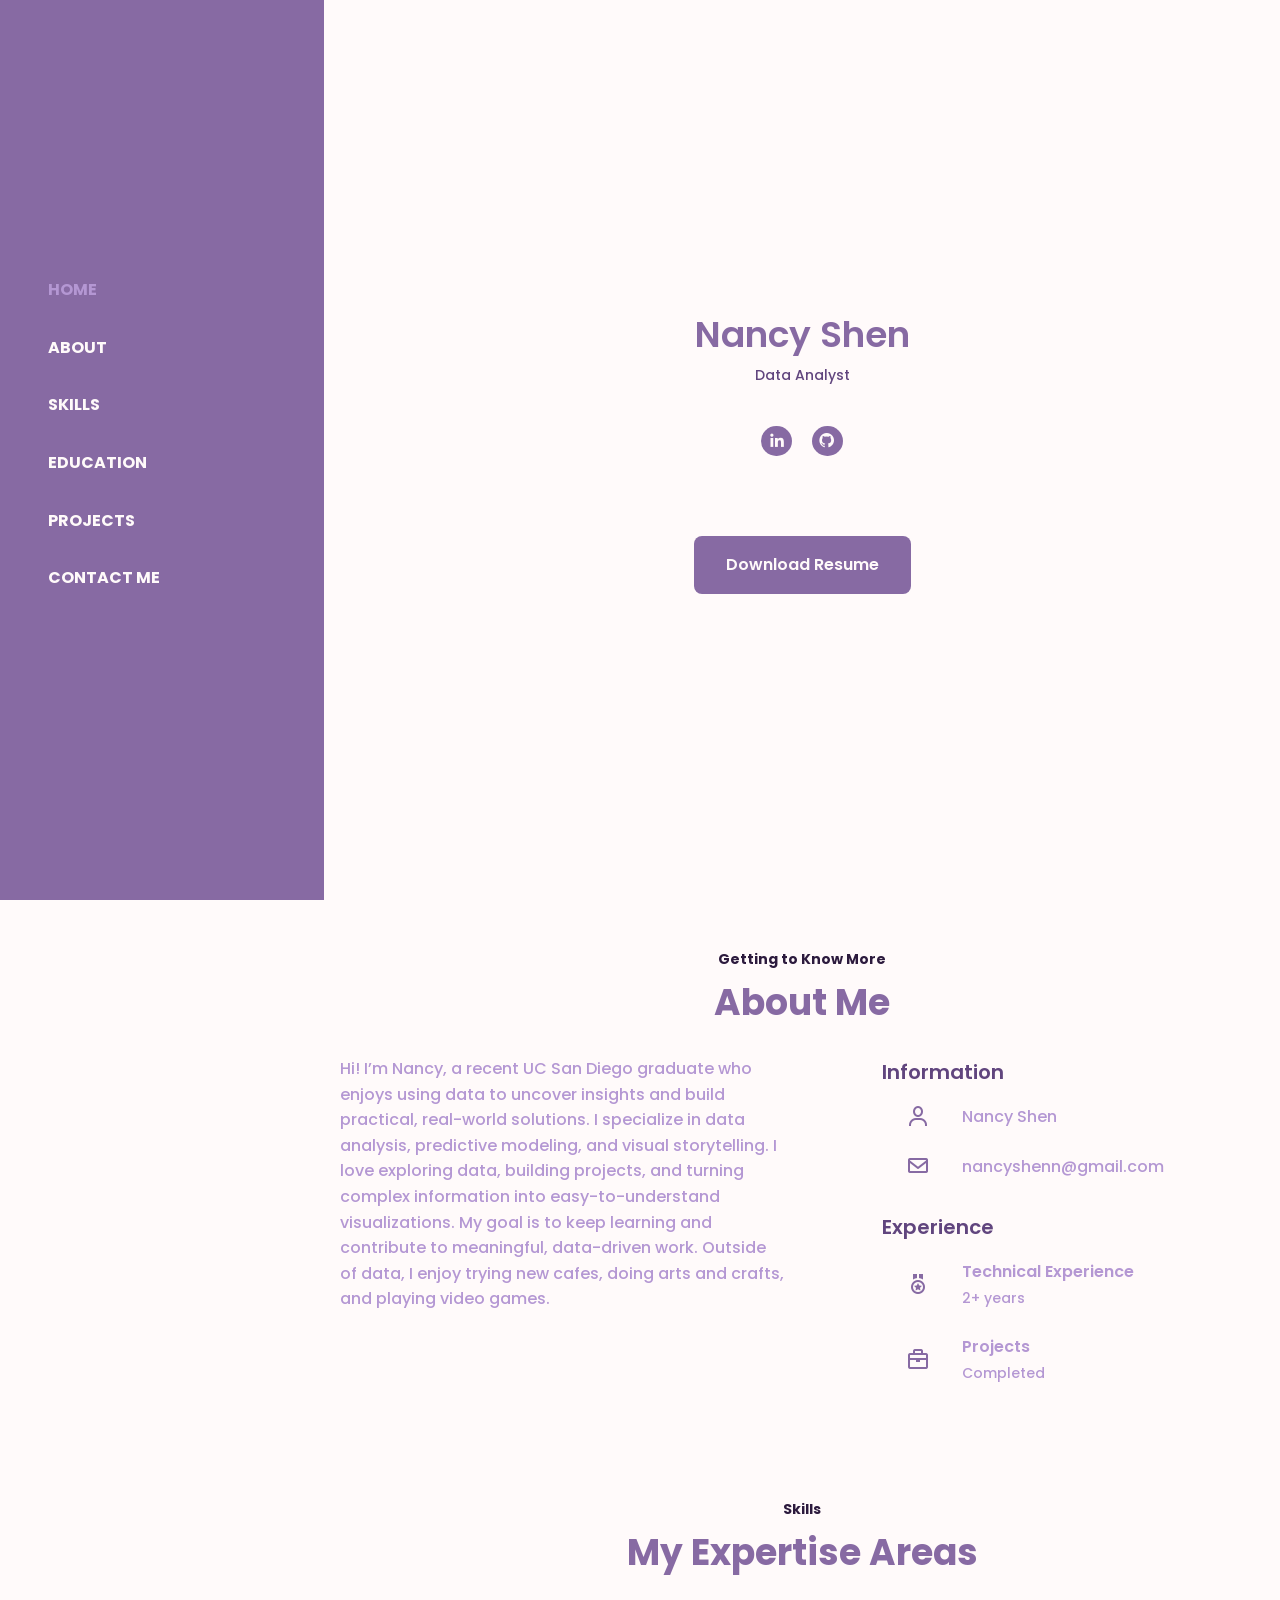
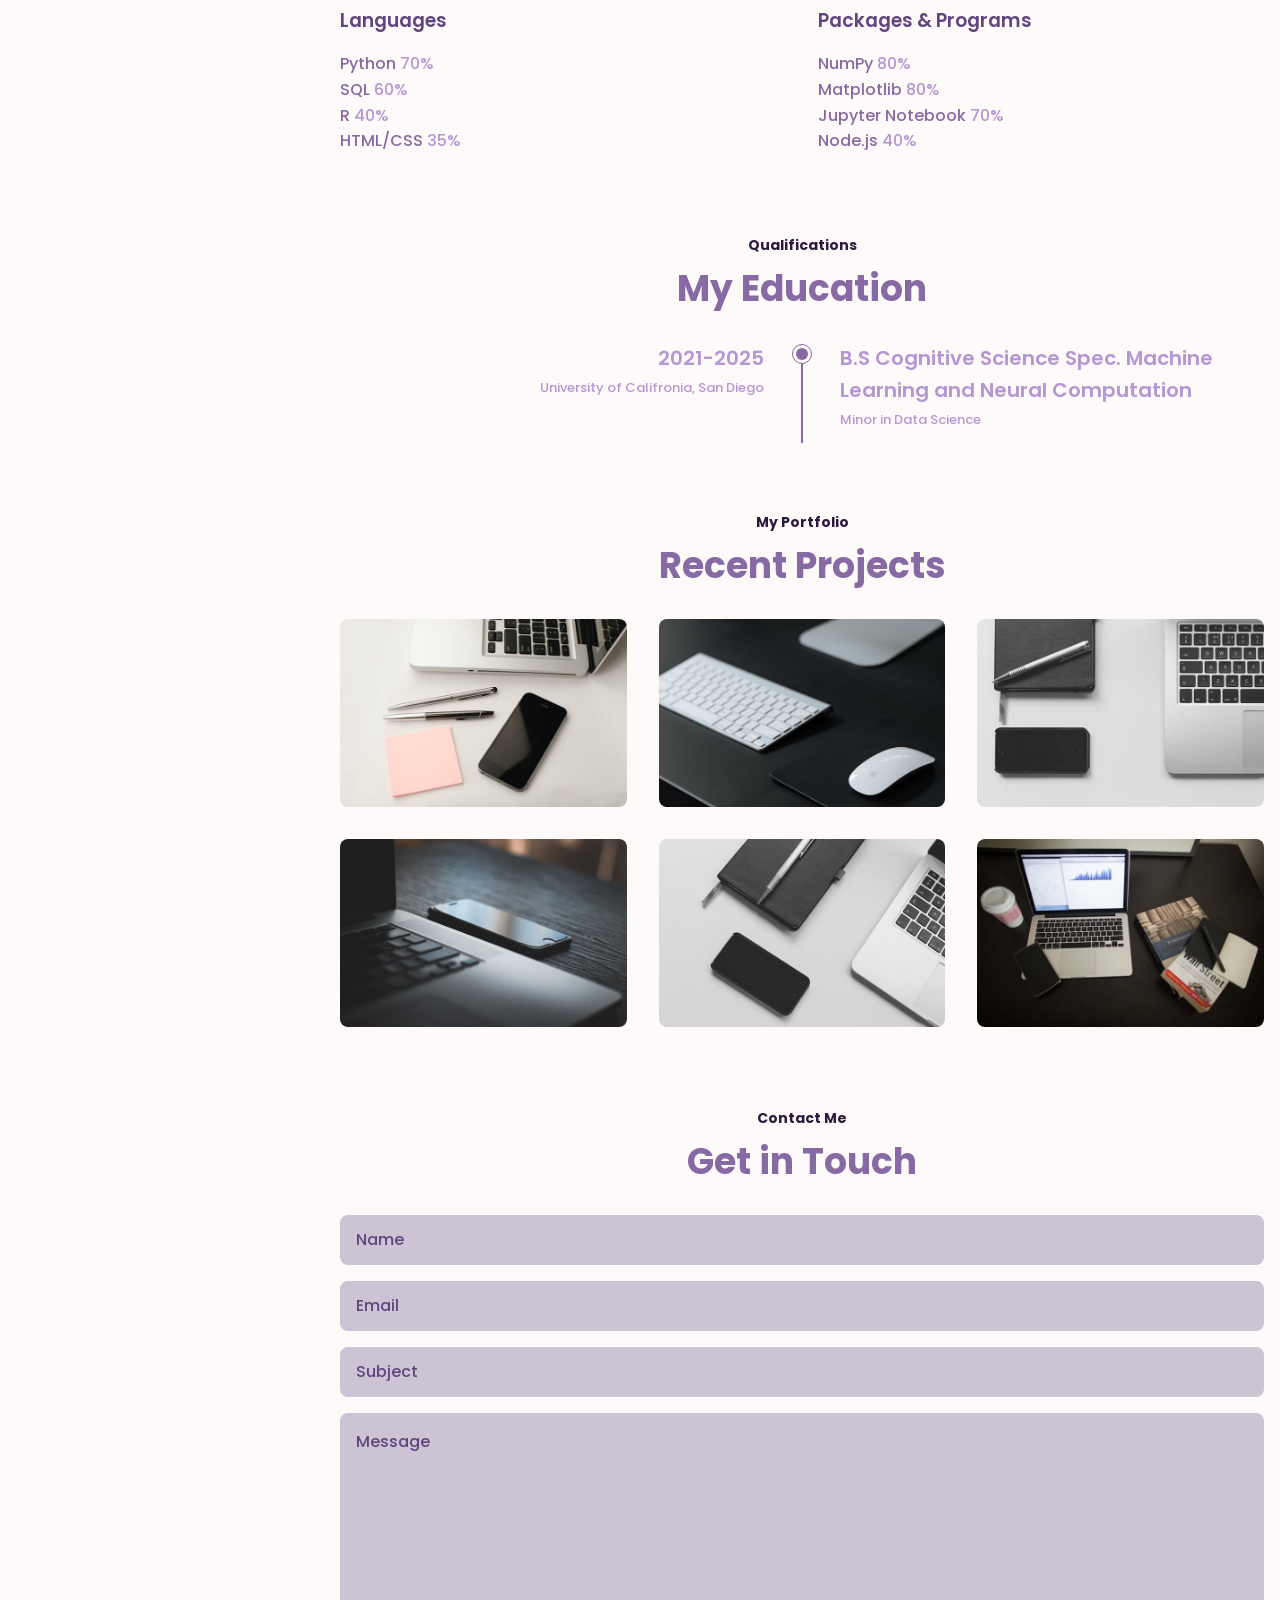
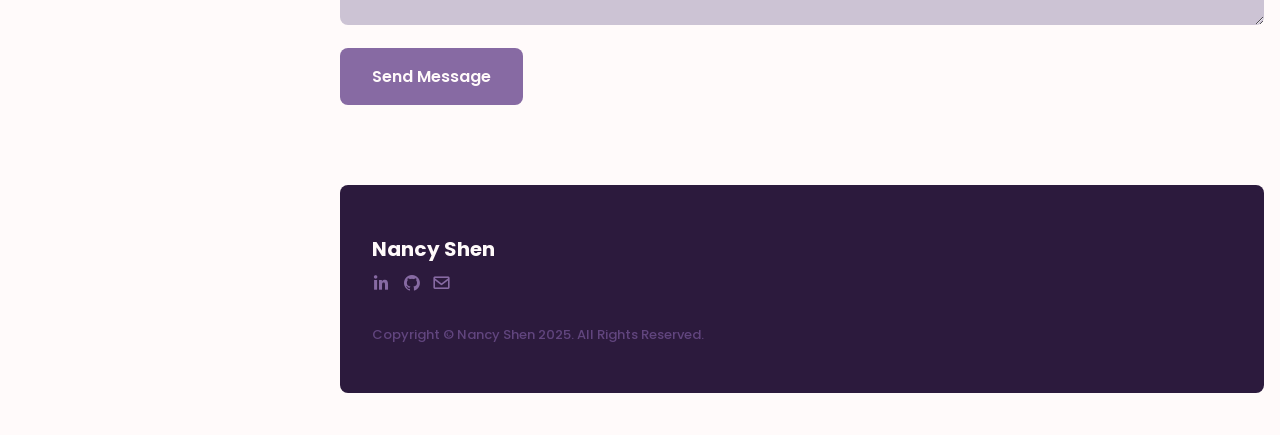
==== index.html @ 55851455 "Update color palette and homepage/about content" ====
<!DOCTYPE html>
<html lang="en">
    <head>
        <meta charset="UTF-8">
        <meta name="viewport" content="width=device-width, initial-scale=1.0">

        <!-- ===== CSS ===== -->
        <link rel="stylesheet" href="assets/css/styles.css">

        <!-- ===== BOX ICONS ===== -->
        <link href='https://cdn.jsdelivr.net/npm/boxicons@2.0.5/css/boxicons.min.css' rel='stylesheet'>

        <title>Personal Portfolio | Nancy Shen</title>
    </head>
    <body>
        <!--===== HEADER =====-->
        <header class="1-header">
            <nav class="nav bd-grid">
                <div class="nav__toggle" id="nav-toggle">
                    <i class='bx bx-menu'></i>
                </div>
                <div>
                    <a href="#" class="nav__logo">Nancy Shen</a>
                </div>

                <div class="nav__menu" id="nav-menu">
                    <div class="nav__close" id="nav-close">
                        <i class="bx bx-x"></i>
                    </div>

                    <ul class="nav__list">
                        <li class="nav__item"><a href="#home" class="nav__link active">Home</a></li>
                        <li class="nav__item"><a href="#about" class="nav__link">About</a></li>
                        <li class="nav__item"><a href="#skills" class="nav__link">Skills</a></li>
                        <li class="nav__item"><a href="#education" class="nav__link">Education</a></li>
                        <li class="nav__item"><a href="#projects" class="nav__link">Projects</a></li>
                        <li class="nav__item"><a href="#contact" class="nav__link">Contact Me</a></li>
                    </ul>
                </div>
            </nav>
        </header>

        <main class="l-main">

            <!--===== HOME =====-->
            <section class="home" id="home">
                <div class="home__container bd-grid">
                     <div class="home__data">

                        <h1 class="home__title">Nancy Shen</h1>
                        <span class="home__profession">Data Analyst</span>

                        <div class="home__social">
                            <a href="" class="home__social-link"><i class="bx bxl-linkedin"></i></a>
                            <a href="" class="home__social-link"><i class="bx bxl-github"></i></a>
                        </div>

                        <a download="" href = "#" class="button home__button">Download Resume</a>
                     </div>
                </div>
            </section>

            <!--===== ABOUT =====-->
            <section class="about section" id="about">
                <span class="section-subtitle"> Getting to Know More </span>
                <h2 class="section-title"> About Me</h2>

                <div class="about__container bd-grid">
                    <div class="about__data">
                        <p class="about__description"> Hi! I’m Nancy, a recent UC San Diego graduate who enjoys using data to uncover insights and build practical, real-world solutions. I specialize in data analysis, predictive modeling, and visual storytelling. I love exploring data, building projects, and turning complex information into easy-to-understand visualizations. My goal is to keep learning and contribute to meaningful, data-driven work. Outside of data, I enjoy trying new cafes, doing arts and crafts, and playing video games. 
                        </p>
                        
                    </div>

                    <div>
                         <div class="about__information">
                        <h3 class="about__information-title">Information</h3>
                        
                        <div class="about__information-data">
                            <i class="bx bx-user about__information-icon"></i>
                            <span>Nancy Shen</span>
                        </div>

                        <div class="about__information-data">
                            <i class="bx bx-envelope about__information-icon"></i>
                            <span>nancyshenn@gmail.com</span>
                        </div>

                    </div>
                        <div class="about__information">
                            <h3 class="about__information-title">Experience</h3>
                            <div class="about__information-data">
                                <i class="bx bx-medal about__information-icon"></i>
                                <div>
                                    <span class="about__information-subtitle">Technical Experience</span>
                                    <span class="about__information-subtitle-small">2+ years</span>
                                </div>
                            </div>
                            <div class="about__information-data">
                                <i class="bx bx-briefcase about__information-icon"></i>
                                <div>
                                    <span class="about__information-subtitle">Projects</span>
                                    <span class="about__information-subtitle-small">Completed</span>
                                </div>
                            </div>
                            <!-- <div class="about__information-data">
                                <i class="bx bx-support about__information-icon"></i>
                                <div>
                                    <span class="about__information-subtitle">Support</span>
                                    <span class="about__information-subtitle-small">Online</span>
                                </div>
                            </div> -->
                        </div>
                    </div>

                   
                </div>
            </section>

            <!--===== SKILLS =====-->
            <section class="skills section" id="skills">
                <span class="section-subtitle">Skills</span>
                <h2 class="section-title">My Expertise Areas</h2>
                <!--===== LANGUAGES =====-->
                <div class="skills__container bd-grid">
                    <div class="skills__content">
                        <h3 class="skills__header">Languages</h3>
                        <!--===== SKILL 1 =====-->
                        <div class="skills__data">
                            <div class="skills__titles">
                                <span class="skills__name">Python</span>
                                <span class="skills__number">70%</span>
                            </div>
                        </div>
                        <div class="skills__bar">
                            <span class="skills__percentage skills__python"></span>
                        </div>
                        <!--===== SKILL 2 =====-->
                        <div class="skills__data">
                            <div class="skills__titles">
                                <span class="skills__name">SQL</span>
                                <span class="skills__number">60%</span>
                            </div>
                        </div>
                        <div class="skills__bar">
                            <span class="skills__percentage skills__sql"></span>
                        </div>
                        <!--===== SKILL 3 =====-->
                        <div class="skills__data">
                            <div class="skills__titles">
                                <span class="skills__name">R</span>
                                <span class="skills__number">40%</span>
                            </div>
                        </div>
                        <div class="skills__bar">
                            <span class="skills__percentage skills__r"></span>
                        </div>
                        <!--===== SKILL 4 =====-->
                        <div class="skills__data">
                            <div class="skills__titles">
                                <span class="skills__name">HTML/CSS</span>
                                <span class="skills__number">35%</span>
                            </div>
                        </div>
                        <div class="skills__bar">
                            <span class="skills__percentage skills__html"></span>
                        </div>
                    </div>
            
                    <!--===== PACKAGES AND PROGRAMS =====-->
                    <div class="skills__content">
                        <h3 class="skills__header">Packages & Programs</h3>

                        <!--===== SKILL 1 =====-->
                        <div class="skills__data">
                            <div class="skills__titles">
                                <span class="skills__name">NumPy</span>
                                <span class="skills__number">80%</span>
                            </div>
                        </div>
                        <div class="skills__bar">
                            <span class="skills__percentage skills__numpy"></span>
                        </div>
                        <!--===== SKILL 2 =====-->
                        <div class="skills__data">
                            <div class="skills__titles">
                                <span class="skills__name">Matplotlib</span>
                                <span class="skills__number">80%</span>
                            </div>
                        </div>
                        <div class="skills__bar">
                            <span class="skills__percentage skills__plt"></span>
                        </div>
                        <!--===== SKILL 3 =====-->
                        <div class="skills__data">
                            <div class="skills__titles">
                                <span class="skills__name">Jupyter Notebook</span>
                                <span class="skills__number">70%</span>
                            </div>
                        </div>
                        <div class="skills__bar">
                            <span class="skills__percentage skills__jupyter"></span>
                        </div>
                        <!--===== SKILL 4 =====-->
                        <div class="skills__data">
                            <div class="skills__titles">
                                <span class="skills__name">Node.js</span>
                                <span class="skills__number">40%</span>
                            </div>
                        </div>
                        <div class="skills__bar">
                            <span class="skills__percentage skills__nodejs"></span>
                        </div>
                    </div>
                </div>

            </section>

            <!--===== EDUCATION =====-->
            <section class="education section" id="education">
                <span class="section-subtitle">Qualifications</span>
                <h2 class="section-title">My Education</h2>

                <div class="education__container bd-grid">
                    <div class="education__content">
                        <div>
                            <h3 class="education__year">2021-2025</h3>
                            <span class="education__university">University of Califronia, San Diego</span>
                        </div>

                        <div class="education__time">
                            <span class="education__rounder"></span>
                            <span class="education__line"></span>
                        </div>

                        <div>
                            <h3 class="education__degree">B.S Cognitive Science Spec. Machine Learning and Neural Computation</h3>
                            <div class="education__specialty">Minor in Data Science</div>
                        </div>
                    </div>
                </div>
            </section>

            <!--===== WORKS =====-->
            <section class="projects section" id="projects">
                <span class="section-subtitle">My Portfolio</span>
                <h2 class="section-title">Recent Projects</h2>

                <div class="projects__container bd-grid">

                    <div class="projects__img">
                        <img src="assets/img/work1.jpg" alt="">

                        <div class="projects__data">
                            <a href="#" class="projects__link"><i class="bx bx-link-alt"></i></a>
                            <span class="projects_title">project 1</span>
                        </div>
                    </div>

                    <div class="projects__img">
                        <img src="assets/img/work2.jpg" alt="">

                        <div class="projects__data">
                            <a href="#" class="projects__link"><i class="bx bx-link-alt"></i></a>
                            <span class="projects_title">project 2</span>
                        </div>
                    </div>

                    <div class="projects__img">
                        <img src="assets/img/work3.jpg" alt="">

                        <div class="projects__data">
                            <a href="#" class="projects__link"><i class="bx bx-link-alt"></i></a>
                            <span class="projects_title">project 3</span>
                        </div>
                    </div>

                    <div class="projects__img">
                        <img src="assets/img/work4.jpg" alt="">

                        <div class="projects__data">
                            <a href="#" class="projects__link"><i class="bx bx-link-alt"></i></a>
                            <span class="projects_title">project 4</span>
                        </div>
                    </div>

                    <div class="projects__img">
                        <img src="assets/img/work5.jpg" alt="">

                        <div class="projects__data">
                            <a href="#" class="projects__link"><i class="bx bx-link-alt"></i></a>
                            <span class="projects_title">project 5</span>
                        </div>
                    </div>

                    <div class="projects__img">
                        <img src="assets/img/work6.jpg" alt="">

                        <div class="projects__data">
                            <a href="#" class="projects__link"><i class="bx bx-link-alt"></i></a>
                            <span class="projects_title">project 6</span>
                        </div>
                    </div>

                </div>
            </section>

            <!--===== CONTACT =====-->
            <section class="contact section" id="contact">
                <span class="section-subtitle">Contact Me</span>
                <h2 class="section-title">Get in Touch</h2>


                <div class="contact__container bd-grid">
                    <form action="" class="contact__form">
                        <div class="contact__inputs">
                            <input type="text" placeholder="Name" class= "contact__input">
                            <input type="mail" placeholder="Email" class="contact__input">
                        </div>

                        <input type="text" placeholder="Subject" class="contact__input">

                        <textarea name="" id="" cols="0" rows="10" placeholder="Message" class="contact__input"></textarea>

                        <input type="submit" value="Send Message" class="button contact__button">
                    </form>
                </div>
            </section>
        </main>

        <!--===== FOOTER =====-->
        <footer class="footer section">
            <div class="footer__container bd-grid">
                <h2 class="footer__title">Nancy Shen</h2>
                <p class="description"> </p>

                <div class="footer__link">
                    <a href="#" class="footer__link"><i class="bx bxl-linkedin"></i></a>
                    <a href="#" class="footer__link"><i class="bx bxl-github"></i></a>
                    <a href="#" class="footer__link"><i class="bx bx-envelope"></i></a>
                </div>

                <p class="footer__copy">Copyright © Nancy Shen 2025. All Rights Reserved.</p>
            </div>
        </footer>
        <!--===== MAIN JS =====-->
        <script src="assets/js/main.js"></script>
    </body>
</html>
---- assets/css/styles.css ----
/*===== GOOGLE FONTS =====*/
@import url("https://fonts.googleapis.com/css2?family=Poppins:wght@400;500;600;700&display=swap");
/*===== VARIABLES CSS =====*/
:root{
  --header-height: 3.5rem;
  --nav-width: 324px;
  
  /*===== Font weight =====*/
  --font-medium: 500;
  --font-semi-bold: 600;
  --font-bold: 700;

  /*===== Colors =====*/
  --first-color: #876aa3;
  --first-color-dark: #61457e;
  --first-color-darken: #2c1a3d;
  --text-color: #b497d3;
  --first-color-light: #ccc3d4;
  --first-color-lighten: #FFFAFA;

  /*===== Font and typography =====*/
  --body-font: 'Poppins', sans-serif;
  --h1-font-size: 1.5rem;
  --h2-font-size: 1.25rem;
  --h3-font-size: 1.rem;
  --normal-font-size: .938rem;
  --small-font-size: .813rem;
  --smaller-font-size: .75rem;

  /*===== Margins =====*/
  --mb-1: .5rem;
  --mb-2: 1rem;
  --mb-3: 1.5rem;
  --mb-4: 2rem;
  --mb-5: 2.5rem;

  /*===== z-index =====*/
  --z-fixed: 100;
} 

@media screen and (min-width: 768px){
  :root{
    --h1-font-size: 2.25rem;
    --h2-font-size: 1.5rem;
    --h3-font-size: 1.25rem;
    --normal-font-size: 1rem;
    --small-font-size: .875rem;
    --smaller-font-size: .813rem;
  }
}

/*===== BASE =====*/
*,::before,::after{
  box-sizing: border-box;
}

html{
  scroll-behavior: smooth;
}

body{
  margin: var(--header-height)  0 0 0;
  font-family: var(--body-font);
  font-size: var(--normal-font-size);
  font-weight: var(--font-medium);
  background-color: var(--first-color-lighten);
  color: var(--text-color);
  line-height: 1.6;
}

h1,h2,h3,p{
  margin: 0;
}

h3{
  font-weight: var(--font-semi-bold);
}

ul{
  margin: 0;
  padding: 0;
  list-style: none;
}

a{
  text-decoration: none;
  color: var(--text-color);
}

img{
  max-width: 100%;
  height: auto;
  display: block;
}

/*===== CLASS CSS ===== */
.section{
  padding: 4rem 0 2rem;
}
.section-title{
  font-size: var(--h1-font-size);
  color: var(--first-color);
  margin-bottom: var(--mb-3);
  text-align: center;
}

.section-subtitle{
  display: block;
  font-size: var(--small-font-size);
  color: var(--first-color-darken);
  text-align: center;
  font-weight: var(--font-bold);
  margin-bottom: .25rem;
}

/*===== LAYOUT =====*/
.bd-grid{
  max-width: 1024px;
  display: grid;
  grid-template-columns: 100%;
  column-gap: 2rem;
  width: calc(100% - 2rem);
  margin-left: var(--mb-2);
  margin-right: var(--mb-2);
}

.\31-header {
  width: 100%;
  position: fixed;
  top: 0;
  left:0;
  z-index: var(--z-fixed);
  background-color: var(--first-color-lighten);
  box-shadow: 0 2px 4px rgba(0,0,0,.1);
}

/*===== NAV =====*/
.nav{
  height: var(--header-height);
  display: flex;
  justify-content: space-between;
  align-items: center;
}

.nav__menu{
  position: fixed;
  top: 0;
  left: -100%;
  width: 90%;
  height: 100vh;
  padding: 3rem;
  display: flex;
  align-items: center;
  background-color: var(--first-color);
  transition: .5s;
}

.nav__close{
  position: absolute;
  top: 1rem;
  right: 1rem;
  font-size: 2rem;
  color: var(--first-color-dark);
  cursor: pointer;
}

.nav__item{
  margin-bottom: var(--mb-4);
}

.nav__link{
  font-size: 1rem;
  text-transform: uppercase;
  color: var(--first-color-lighten);
  font-weight: var(--font-bold);
  transition: .3s;
}

.nav__link:hover{
  color: var(--text-color);
}

.nav__toggle{
  color: var(--first-color-dark);
  font-size: 1.3rem;
  cursor: pointer;
}

/*=== Show menu ===*/
.show{
  left: 0;
}

/*Active menu*/
.active{
  color: var(--text-color);
}

/*===== HOME =====*/
.home__container{
  height: calc(100vh - var(--header-height));
  align-items: center;
}

.home__data{
  display: flex;
  flex-direction: column;
  align-items: center;
  height: max-content;
  text-align: center;
}

.home__img{
  padding-top: 1.3rem;
  padding-left: .8rem;
  width: 160px;
  height: 160px;
  background-color: var(--first-color);
  border-radius: 50%;
  overflow: hidden;
  margin-bottom: var(--mb-2);
}

.home__img img{
  width: 155px;
}

.home__title{
  font-size: var(--h1-font-size);
  color: var(--first-color);
  font-weight: var(--font-semi-bold);
}

.home__profession{
  font-size: var(--small-font-size);
  color: var(--first-color-dark);
  margin-bottom: var(--mb-5);
}

.home__social{
  margin-bottom: 5rem;
}

.home__social-link{
  display: inline-flex;
  background-color: var(--first-color);
  color: var(--first-color-lighten);
  font-size: 1.1rem;
  border-radius: 50%;
  padding: .40rem;
  margin: 0 var(--mb-1);
  transition: .3s;
}

.home__social-link:hover{
  background-color: var(--first-color-dark);
}

.home__button{
  width: 100%;;
}

/*BUTTONS*/
.button{
  display: inline-block;
  background-color: var(--first-color);
  color: var(--first-color-lighten);
  padding: 1rem 2rem;
  font-weight: var(--font-semi-bold);
  border-radius: .5rem;
  transition: .3s;
}

.button:hover{
  background-color: var(--first-color-dark);
}

.button__light{
  background-color: var(--first-color-lighten);
  color: var(--first-color);
}

.button__light:hover{
  color: var(--first-color-lighten);
}

/* ===== ABOUT =====*/
.about__container{
  row-gap: 2rem;
}

.about__data{
  text-align: center;
}

.about__description{
  margin-bottom: var(--mb-4);
}

.about_img{
  width: 150px;
  border-radius: .5rem;
  margin: 0 auto;
}

.about__information{
  margin-bottom: var(--mb-4);
}

.about__information-title{
  font-size: var(--h3-font-size);
  color: var(--first-color-dark);
  margin-bottom: var(--mb-2);
}

.about__information-data{
  display: flex;
  align-items: center;
  padding-left: 1.5rem;;
  margin-bottom: var(--mb-3);
}

.about__information-icon{
  font-size: 1.5rem;
  color: var(--first-color);
  margin-right: var(--mb-4);
}

.about__information-subtitle{
  display: block;
  font-weight: var(--font-semi-bold);
}

.about__information-subtitle-small{
  font-size: var(--small-font-size);
}

/* ===== SKILLS =====*/
.skills__container{
  row-gap: 0;
}

.skills__header{
  display: flex;
  align-items: center;
  margin-bottom: var(--mb-2);
  color: var(--first-color-dark);
}

.skills__name{
  font-size: var(--normal-font-size);
  font-weight: var(--font-medium);
  color: var(--first-color);
}

/* ===== EDUCATION =====*/
.education__container{
  row-gap: 2rem;
}

.education__content{
  display: grid;
  grid-template-columns: 1fr max-content 1fr;
}

.education__year, .education__degree{
  font-size: var(--h3-font-size);
  margin-bottom: .25rem;
}

.education__university, .education__specialty{
  display: block;
  font-size: var(--smaller-font-size);
}

.education__year, .education__university{
  text-align: right;
}

.education__time{
  padding: 0 1rem;
  justify-self: center;
}

.education__rounder{
  position: relative;
  display: inline-block;
  width: 12px;
  height: 12px;
  background-color: var(--first-color);
  border-radius: 50%;
}

.education__rounder::before{
  content: '';
  position: absolute;
  transform: translate(-4px, -4px);
  width: 20px;
  height: 20px;
  border: 1px solid var(--first-color);
  border-radius: 50%;
}

.education__line{
  display: block;
  height: 90%;
  width: 2px;
  background-color: var(--first-color);
  transform: translate(5px, -4px);
}

/* ===== WORKS =====*/
.projects__container{
  justify-items: center;
  row-gap: 2rem;
}

.projects__img{
  position: relative;
  overflow: hidden;
  border-radius: .5rem;
}

.projects__data{
  position: absolute;
  bottom: -100%;
  width: 100%;
  height: 100%;
  display: flex;
  flex-direction: column;
  justify-content: center;
  align-items: center;
  background: rgba(59, 46, 87, 0.7);
  border-radius: .5rem;
  transition: .3s;
}

.projects__link{
  display: inline-flex;
  font-size: 1.5rem;
  background-color: var(--first-color-lighten);
  color: var(--first-color);
  padding: .25rem;
  border-radius: .35rem;
  margin-bottom: var(--mb-2);
}

.projects__title{
  font-size: var(--h2-font-size);
  color: var(--first-color-lighten);
}

.projects__img:hover .projects__data{
  bottom: 0;
}


/* ===== CONTACT =====*/
.contact__container{
  row-gap: 3rem;
}

.contact__input{
  width: 100%;
  padding: 1rem;
  outline: none;
  border: none;
  background-color: var(--first-color-light);
  font-size: var(--normal-font-size);
  margin-bottom: var(--mb-2);
  border-radius: .5rem;
}

.contact ::placeholder{
  color: var(--first-color-dark);
  font-family: var(--body-font);
  font-weight: var(--font-medium);
}

.contact__button{
  outline: none;
  border: none;
  font-family: var(--body-font);
  font-size: var(--normal-font-size);
  cursor: pointer;
}

/* ===== FOOTER =====*/
.footer{
  background-color: var(--first-color-darken);
  color: var(--first-color-lighten);
  text-align: left;
}

.footer__title{
  font-size: var(--h3-font-size);
  margin-bottom: var(--mb-1);
}

.footer__description{
  margin-bottom: var(--mb-2);
}

.footer__social{
  margin-bottom: 4rem;
}

.footer__link{
  display: inline-flex;
  color: var(--first-color);
  margin-bottom: var(--mb-2);
  font-size: 1.2rem;
  padding-right: .7rem;
  transition: .3s;
}

.footer__link:hover{
  color: var(--first-color-lighten);
}

.footer__copy{
  font-size: var(--smaller-font-size);
  color: var(--first-color-dark);
}


/* ===== MEDIA QUERIES=====*/
@media screen and (min-width: 768px){
  .home__button{
    width: initial;
  }

  .nav__menu{
    width: var(--nav-width);
  }
  
  .about__container,
  .skills__container,
  .projects__container{
    grid-template-columns: repeat(2,1fr);
  }

  .about__data{
    text-align: initial;
  }

  .about__description{
    margin-bottom: var(--mb-5);
  }

  .about__img{
    width: 220px;
  }

  .about__information{
    padding-left: 4rem;
  }

  .education__time{
    padding: 0 2rem; 
  }
  
  .contact__inputs{
    display:grid;
    column-gap: 1.5rem;
  }

  .footer{
    background: none;
  }
  
  .footer__container{
    background-color: var(--first-color-darken);
    padding: 3rem 2rem;
    border-radius: .5rem;
  }
}

@media screen and (min-width: 1024px){
  body{
    margin:0;
    padding-left: var(--nav-width);
  }

  .\31-header {
    width: 0;
  }

  .nav__toggle, .nav__logo, .nav__close{
    display: none;
  }

  .nav__menu{
    left: 0;
  }

  .home__container{
    height: 100vh;
  }

  .section{
    padding: 3rem 0 2rem;
  }

  .bd-grid{
    margin-left: auto;
    margin-right: auto;
  }

  .projects__container{
    grid-template-columns: repeat(3,1fr);
  }
}
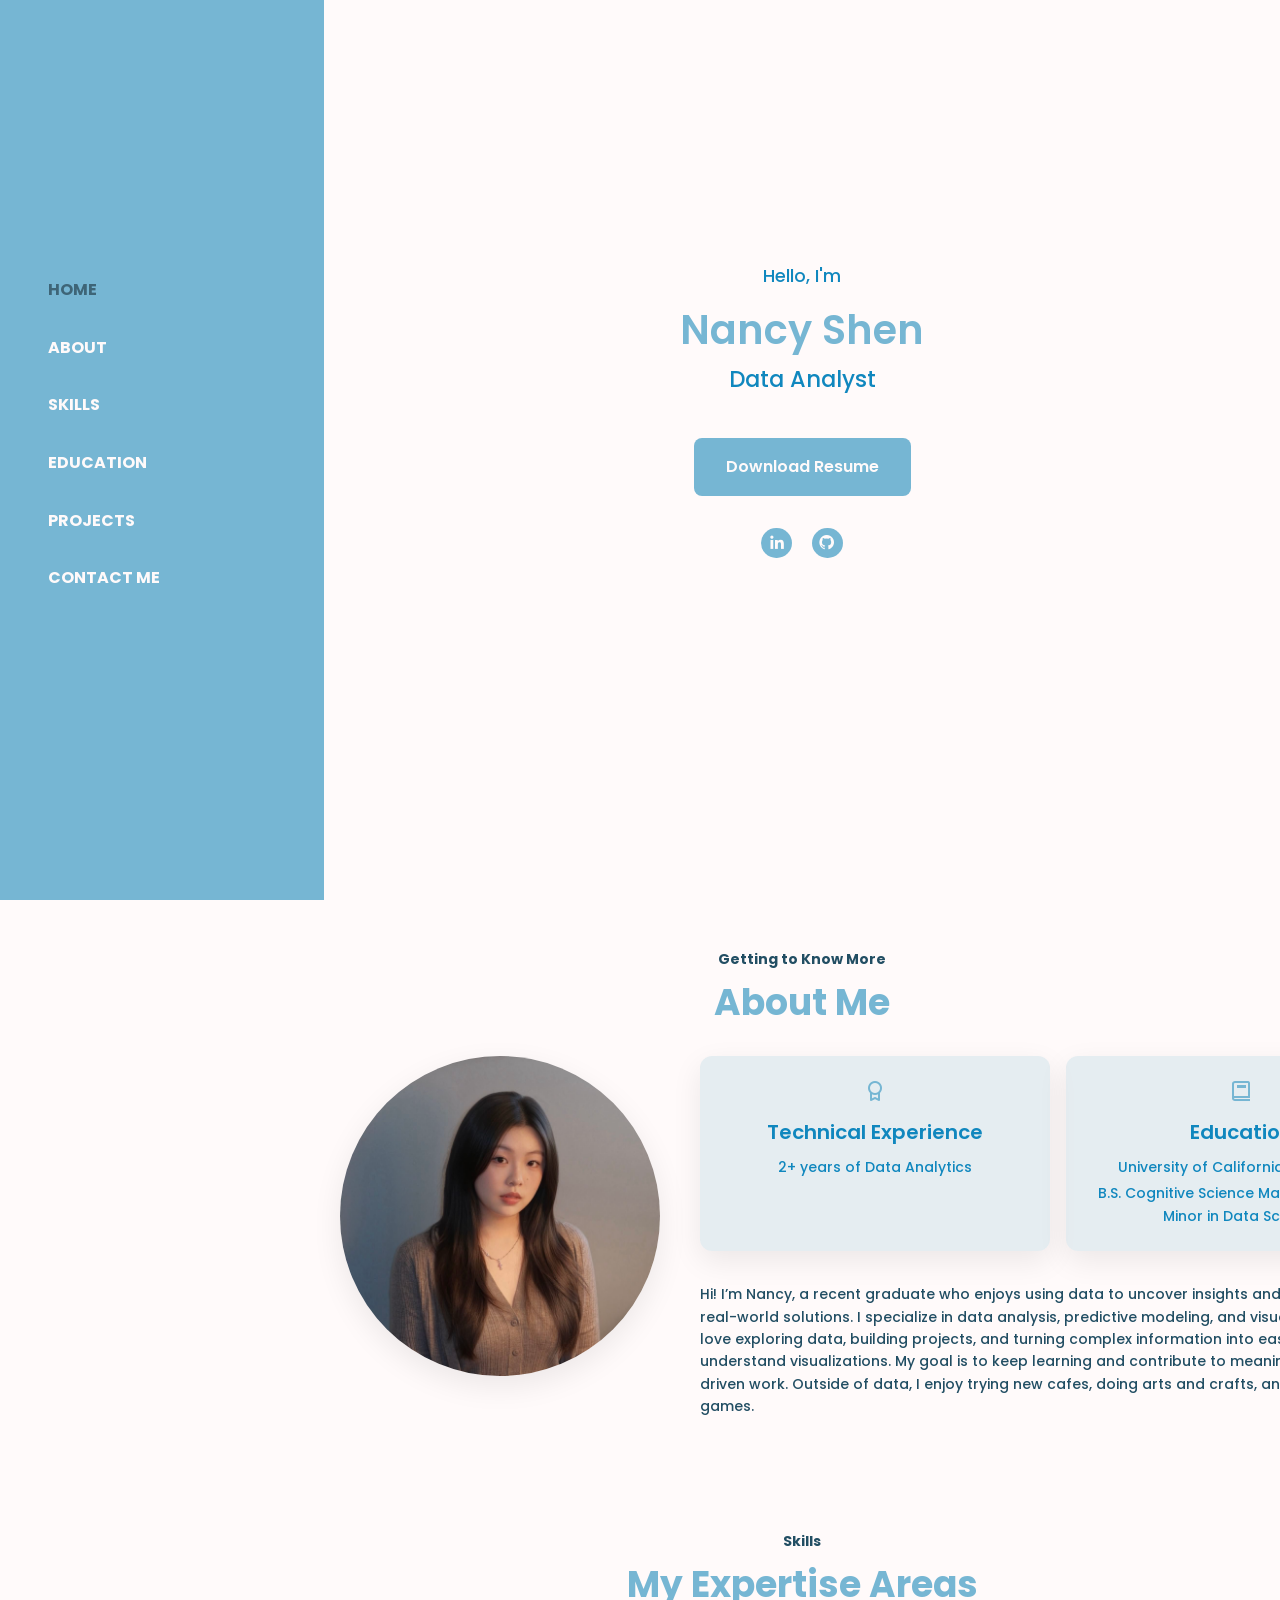
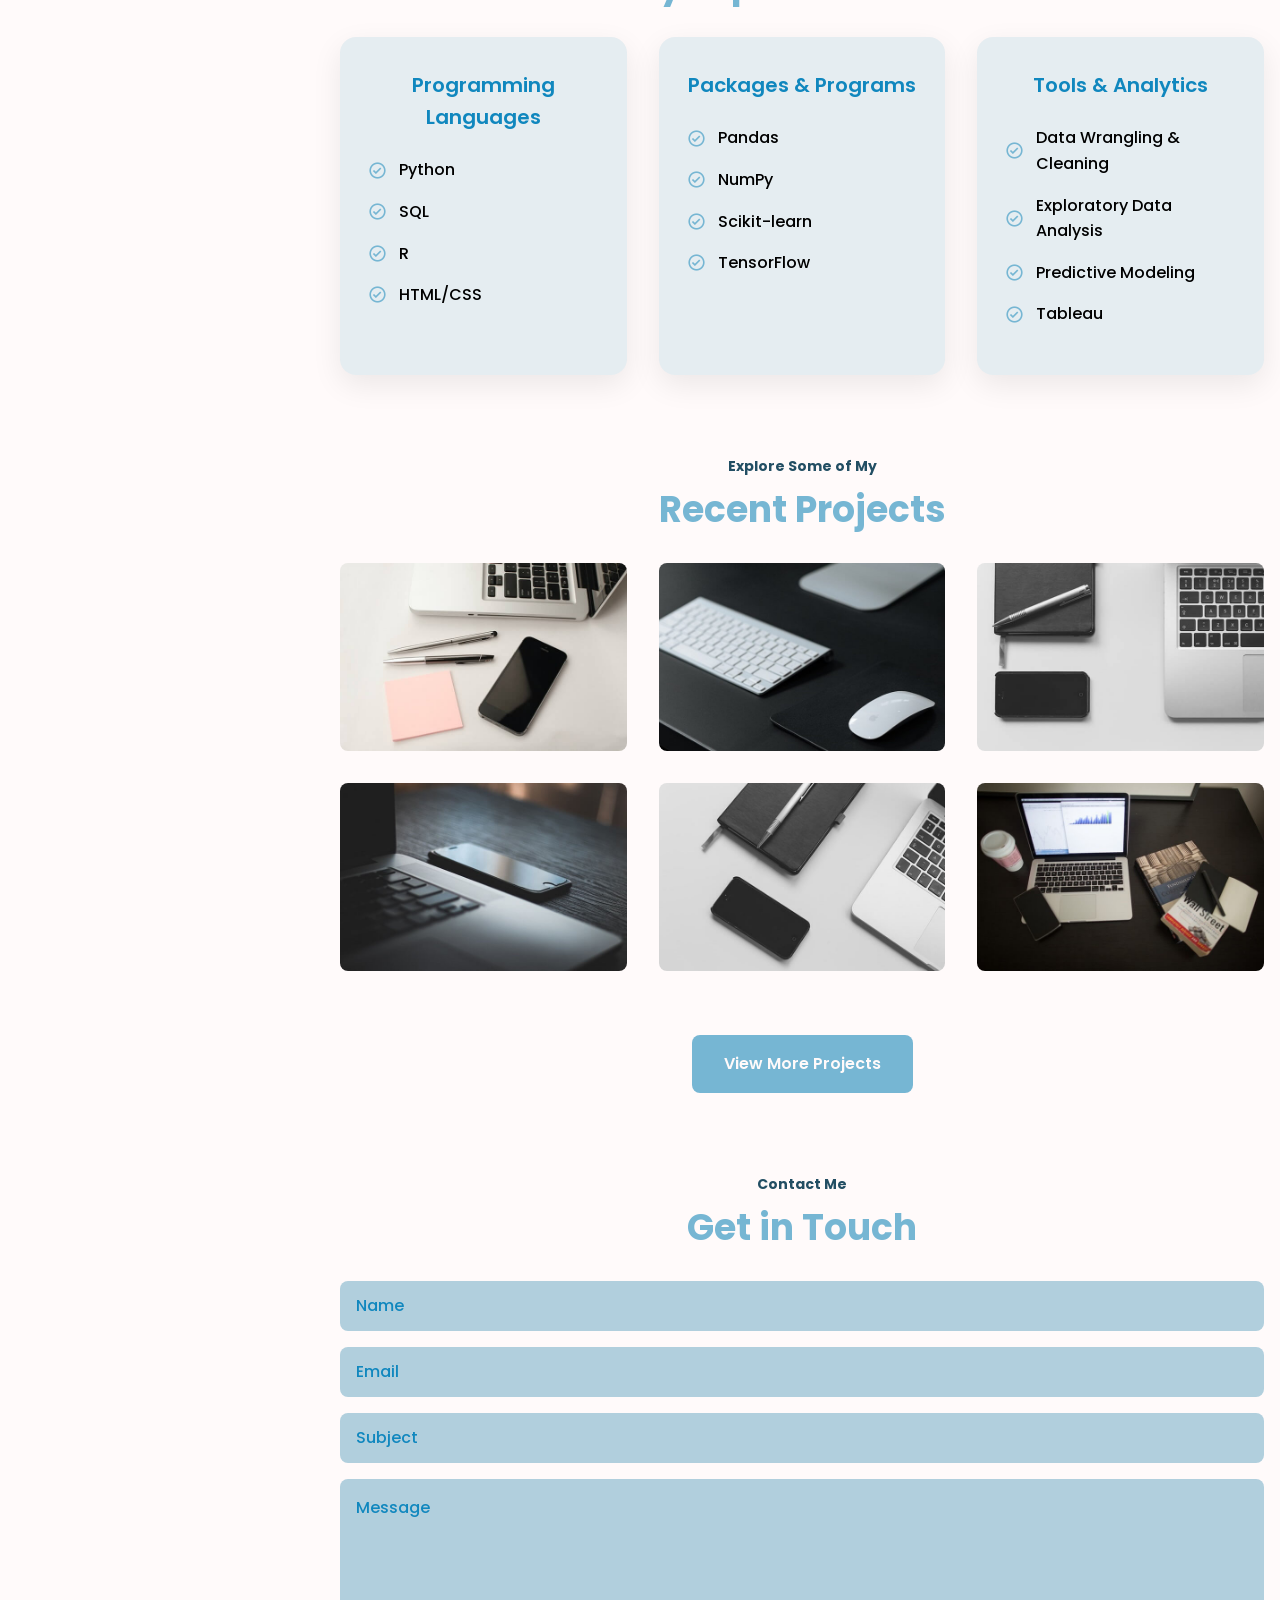
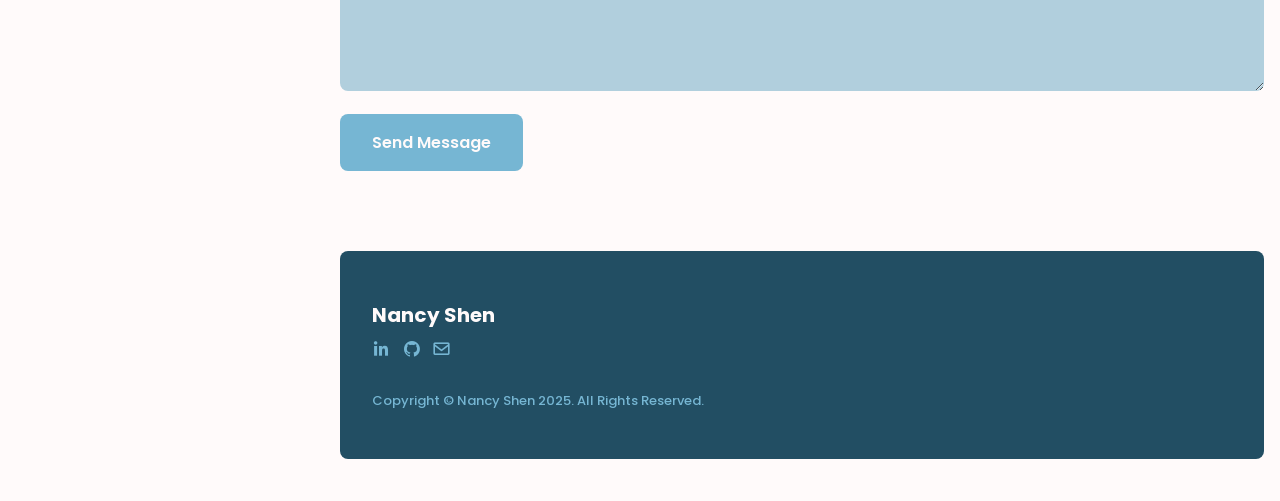
==== commit cb11a358: "Revamp homepage layout, styles and add works page" ====
--- a/index.html
+++ b/index.html
@@ -47,15 +47,16 @@
                 <div class="home__container bd-grid">
                      <div class="home__data">
 
+                        <span class="home__intro">Hello, I'm</span>
                         <h1 class="home__title">Nancy Shen</h1>
                         <span class="home__profession">Data Analyst</span>
 
+                        <a download="" href = "#" class="button home__button">Download Resume</a>
+
                         <div class="home__social">
-                            <a href="" class="home__social-link"><i class="bx bxl-linkedin"></i></a>
-                            <a href="" class="home__social-link"><i class="bx bxl-github"></i></a>
-                        </div>
-
-                        <a download="" href = "#" class="button home__button">Download Resume</a>
+                            <a href="https://www.linkedin.com/in/nancyyshen/" target="_blank" rel="noreferrer" class="home__social-link"><i class="bx bxl-linkedin"></i></a>
+                            <a href="https://github.com/nancyshenn" target="_blank" rel="noreferrer" class="home__social-link"><i class="bx bxl-github"></i></a>
+                        </div>
                      </div>
                 </div>
             </section>
@@ -66,54 +67,28 @@
                 <h2 class="section-title"> About Me</h2>
 
                 <div class="about__container bd-grid">
+                    <div class="about__img">
+                        <img src="assets/img/about.jpg" alt="Nancy Shen profile picture">
+                    </div>
+
                     <div class="about__data">
-                        <p class="about__description"> Hi! I’m Nancy, a recent UC San Diego graduate who enjoys using data to uncover insights and build practical, real-world solutions. I specialize in data analysis, predictive modeling, and visual storytelling. I love exploring data, building projects, and turning complex information into easy-to-understand visualizations. My goal is to keep learning and contribute to meaningful, data-driven work. Outside of data, I enjoy trying new cafes, doing arts and crafts, and playing video games. 
+                        <div class="about__cards">
+                            <div class="about__card">
+                                <i class="bx bx-award"></i>
+                                <h3>Technical Experience</h3>
+                                <span>2+ years of Data Analytics</span>
+                            </div>
+                            <div class="about__card">
+                                <i class="bx bx-book"></i>
+                                <h3>Education</h3>
+                                <span class="about__card-university">University of California, San Diego</span>
+                                <span class="about__card-subline">B.S. Cognitive Science Machine Learning Minor in Data Science</span>
+                            </div>
+                        </div>
+
+                        <p class="about__description"> Hi! I’m Nancy, a recent graduate who enjoys using data to uncover insights and build practical, real-world solutions. I specialize in data analysis, predictive modeling, and visual storytelling. I love exploring data, building projects, and turning complex information into easy-to-understand visualizations. My goal is to keep learning and contribute to meaningful, data-driven work. Outside of data, I enjoy trying new cafes, doing arts and crafts, and playing video games. 
                         </p>
-                        
-                    </div>
-
-                    <div>
-                         <div class="about__information">
-                        <h3 class="about__information-title">Information</h3>
-                        
-                        <div class="about__information-data">
-                            <i class="bx bx-user about__information-icon"></i>
-                            <span>Nancy Shen</span>
-                        </div>
-
-                        <div class="about__information-data">
-                            <i class="bx bx-envelope about__information-icon"></i>
-                            <span>nancyshenn@gmail.com</span>
-                        </div>
-
-                    </div>
-                        <div class="about__information">
-                            <h3 class="about__information-title">Experience</h3>
-                            <div class="about__information-data">
-                                <i class="bx bx-medal about__information-icon"></i>
-                                <div>
-                                    <span class="about__information-subtitle">Technical Experience</span>
-                                    <span class="about__information-subtitle-small">2+ years</span>
-                                </div>
-                            </div>
-                            <div class="about__information-data">
-                                <i class="bx bx-briefcase about__information-icon"></i>
-                                <div>
-                                    <span class="about__information-subtitle">Projects</span>
-                                    <span class="about__information-subtitle-small">Completed</span>
-                                </div>
-                            </div>
-                            <!-- <div class="about__information-data">
-                                <i class="bx bx-support about__information-icon"></i>
-                                <div>
-                                    <span class="about__information-subtitle">Support</span>
-                                    <span class="about__information-subtitle-small">Online</span>
-                                </div>
-                            </div> -->
-                        </div>
-                    </div>
-
-                   
+                    </div>
                 </div>
             </section>
 
@@ -121,129 +96,46 @@
             <section class="skills section" id="skills">
                 <span class="section-subtitle">Skills</span>
                 <h2 class="section-title">My Expertise Areas</h2>
-                <!--===== LANGUAGES =====-->
+
                 <div class="skills__container bd-grid">
-                    <div class="skills__content">
-                        <h3 class="skills__header">Languages</h3>
-                        <!--===== SKILL 1 =====-->
-                        <div class="skills__data">
-                            <div class="skills__titles">
-                                <span class="skills__name">Python</span>
-                                <span class="skills__number">70%</span>
-                            </div>
-                        </div>
-                        <div class="skills__bar">
-                            <span class="skills__percentage skills__python"></span>
-                        </div>
-                        <!--===== SKILL 2 =====-->
-                        <div class="skills__data">
-                            <div class="skills__titles">
-                                <span class="skills__name">SQL</span>
-                                <span class="skills__number">60%</span>
-                            </div>
-                        </div>
-                        <div class="skills__bar">
-                            <span class="skills__percentage skills__sql"></span>
-                        </div>
-                        <!--===== SKILL 3 =====-->
-                        <div class="skills__data">
-                            <div class="skills__titles">
-                                <span class="skills__name">R</span>
-                                <span class="skills__number">40%</span>
-                            </div>
-                        </div>
-                        <div class="skills__bar">
-                            <span class="skills__percentage skills__r"></span>
-                        </div>
-                        <!--===== SKILL 4 =====-->
-                        <div class="skills__data">
-                            <div class="skills__titles">
-                                <span class="skills__name">HTML/CSS</span>
-                                <span class="skills__number">35%</span>
-                            </div>
-                        </div>
-                        <div class="skills__bar">
-                            <span class="skills__percentage skills__html"></span>
-                        </div>
-                    </div>
-            
-                    <!--===== PACKAGES AND PROGRAMS =====-->
-                    <div class="skills__content">
-                        <h3 class="skills__header">Packages & Programs</h3>
-
-                        <!--===== SKILL 1 =====-->
-                        <div class="skills__data">
-                            <div class="skills__titles">
-                                <span class="skills__name">NumPy</span>
-                                <span class="skills__number">80%</span>
-                            </div>
-                        </div>
-                        <div class="skills__bar">
-                            <span class="skills__percentage skills__numpy"></span>
-                        </div>
-                        <!--===== SKILL 2 =====-->
-                        <div class="skills__data">
-                            <div class="skills__titles">
-                                <span class="skills__name">Matplotlib</span>
-                                <span class="skills__number">80%</span>
-                            </div>
-                        </div>
-                        <div class="skills__bar">
-                            <span class="skills__percentage skills__plt"></span>
-                        </div>
-                        <!--===== SKILL 3 =====-->
-                        <div class="skills__data">
-                            <div class="skills__titles">
-                                <span class="skills__name">Jupyter Notebook</span>
-                                <span class="skills__number">70%</span>
-                            </div>
-                        </div>
-                        <div class="skills__bar">
-                            <span class="skills__percentage skills__jupyter"></span>
-                        </div>
-                        <!--===== SKILL 4 =====-->
-                        <div class="skills__data">
-                            <div class="skills__titles">
-                                <span class="skills__name">Node.js</span>
-                                <span class="skills__number">40%</span>
-                            </div>
-                        </div>
-                        <div class="skills__bar">
-                            <span class="skills__percentage skills__nodejs"></span>
-                        </div>
-                    </div>
-                </div>
-
-            </section>
-
-            <!--===== EDUCATION =====-->
-            <section class="education section" id="education">
-                <span class="section-subtitle">Qualifications</span>
-                <h2 class="section-title">My Education</h2>
-
-                <div class="education__container bd-grid">
-                    <div class="education__content">
-                        <div>
-                            <h3 class="education__year">2021-2025</h3>
-                            <span class="education__university">University of Califronia, San Diego</span>
-                        </div>
-
-                        <div class="education__time">
-                            <span class="education__rounder"></span>
-                            <span class="education__line"></span>
-                        </div>
-
-                        <div>
-                            <h3 class="education__degree">B.S Cognitive Science Spec. Machine Learning and Neural Computation</h3>
-                            <div class="education__specialty">Minor in Data Science</div>
-                        </div>
-                    </div>
-                </div>
+                    <article class="skills__card">
+                        <h3 class="skills__card-title">Programming Languages</h3>
+                        <ul class="skills__list">
+                            <li><i class='bx bx-check-circle'></i> Python</li>
+                            <li><i class='bx bx-check-circle'></i> SQL</li>
+                            <li><i class='bx bx-check-circle'></i> R</li>
+                            <li><i class='bx bx-check-circle'></i> HTML/CSS</li>
+                        </ul>
+                    </article>
+                    
+                    <article class="skills__card">
+                        <h3 class="skills__card-title">Packages & Programs</h3>
+                        <ul class="skills__list">
+                            <li><i class='bx bx-check-circle'></i> Pandas</li>
+                            <li><i class='bx bx-check-circle'></i> NumPy</li>
+                            <li><i class='bx bx-check-circle'></i> Scikit-learn</li>
+                            <li><i class='bx bx-check-circle'></i> TensorFlow</li>
+                        </ul>
+                    </article>
+
+                    <article class="skills__card">
+                        <h3 class="skills__card-title">Tools & Analytics</h3>
+                        <ul class="skills__list">
+                            <li><i class='bx bx-check-circle'></i> Data Wrangling & Cleaning</li>
+                            <li><i class='bx bx-check-circle'></i> Exploratory Data Analysis</li>
+                            <li><i class='bx bx-check-circle'></i> Predictive Modeling</li>
+                            <li><i class='bx bx-check-circle'></i> Tableau</li>
+                        </ul>
+                    </article>
+
+                    
+                </div>
+
             </section>
 
             <!--===== WORKS =====-->
             <section class="projects section" id="projects">
-                <span class="section-subtitle">My Portfolio</span>
+                <span class="section-subtitle">Explore Some of My</span>
                 <h2 class="section-title">Recent Projects</h2>
 
                 <div class="projects__container bd-grid">
@@ -304,6 +196,11 @@
 
                 </div>
             </section>
+
+            <!--===== MORE WORKS =====-->
+            <div class="more-works">
+                <a href="works.html" class="button more-works__button">View More Projects</a>
+            </div>
 
             <!--===== CONTACT =====-->
             <section class="contact section" id="contact">
--- a/assets/css/styles.css
+++ b/assets/css/styles.css
@@ -11,11 +11,11 @@
   --font-bold: 700;
 
   /*===== Colors =====*/
-  --first-color: #876aa3;
-  --first-color-dark: #61457e;
-  --first-color-darken: #2c1a3d;
-  --text-color: #b497d3;
-  --first-color-light: #ccc3d4;
+  --first-color: #76b6d3;
+  --first-color-dark: #1087be;
+  --first-color-darken: #224e63;
+  --text-color: #3e6577;
+  --first-color-light: #b1cfdd;
   --first-color-lighten: #FFFAFA;
 
   /*===== Font and typography =====*/
@@ -226,15 +226,27 @@
 }
 
 .home__title{
-  font-size: var(--h1-font-size);
+  font-size: 2.5rem;
   color: var(--first-color);
   font-weight: var(--font-semi-bold);
 }
 
+.home__intro{
+  display: block;
+  font-size: 1.1rem;
+  color: var(--first-color-dark);
+  margin-bottom: 0.5rem;
+}
+
 .home__profession{
-  font-size: var(--small-font-size);
+  font-size: 1.4rem;
   color: var(--first-color-dark);
   margin-bottom: var(--mb-5);
+}
+
+.home__button{
+  width: 100%;
+  margin-bottom: var(--mb-4);
 }
 
 .home__social{
@@ -287,20 +299,83 @@
 /* ===== ABOUT =====*/
 .about__container{
   row-gap: 2rem;
+  align-items: stretch;
 }
 
 .about__data{
   text-align: center;
 }
 
+.about__cards{
+  display: grid;
+  grid-template-columns: 1fr;
+  gap: 1rem;
+  margin-bottom: var(--mb-4);
+  width: min(100%, 700px);
+  margin: 0 auto;
+}
+
+.about__card{
+  background-color: #99c6d442;
+  padding: 1.5rem;
+  border-radius: .75rem;
+  box-shadow: 0 10px 30px rgba(0,0,0,.08);
+  text-align: center;
+}
+
+.about__card i{
+  font-size: 1.5rem;
+  color: var(--first-color);
+  margin-bottom: .75rem;
+  display: inline-flex;
+}
+
+.about__card h3{
+  font-size: var(--h3-font-size);
+  color: var(--first-color-dark);
+  margin-bottom: .5rem;
+}
+
+.about__card span{
+  display: block;
+  font-size: var(--small-font-size);
+  color: var(--first-color-dark);
+}
+
+.about__card-university{
+  font-size: var(--normal-font-size);
+  color: var(--first-color-dark);
+  margin-bottom: .25rem;
+}
+
+.about__card-subline{
+  font-size: var(--smaller-font-size);
+  color: var(--first-color-dark);
+  margin-top: .25rem;
+}
+
 .about__description{
   margin-bottom: var(--mb-4);
-}
-
-.about_img{
-  width: 150px;
-  border-radius: .5rem;
-  margin: 0 auto;
+  font-size: var(--small-font-size);
+  color: var(--first-color-darken);
+}
+
+.about__img{
+  width: 320px;
+  height: 320px;
+  margin: 0;
+  justify-self: start;
+  overflow: hidden;
+  display: block;
+  border-radius: 50%;
+  box-shadow: 0 10px 30px rgba(0,0,0,.08);
+}
+
+.about__img img{
+  display: block;
+  width: 100%;
+  height: 100%;
+  object-fit: cover;
 }
 
 .about__information{
@@ -332,19 +407,50 @@
 }
 
 .about__information-subtitle-small{
-  font-size: var(--small-font-size);
+  font-size: var(--smaller-font-size);
 }
 
 /* ===== SKILLS =====*/
 .skills__container{
-  row-gap: 0;
-}
-
-.skills__header{
+  row-gap: 2rem;
+}
+
+.skills__card{
+  background-color: #99c6d442;
+  padding: 2rem 1.75rem;
+  border-radius: 1rem;
+  box-shadow: 0 10px 30px rgba(0,0,0,.08);
+}
+
+.skills__card-title{
+  font-size: var(--h3-font-size);
+  color: var(--first-color-dark);
+  margin-bottom: 1.5rem;
+  text-align: center;
+}
+
+.skills__list{
+  list-style: none;
+  padding: 0;
+  margin: 0;
+}
+
+.skills__list li{
   display: flex;
   align-items: center;
-  margin-bottom: var(--mb-2);
-  color: var(--first-color-dark);
+  margin-bottom: 1rem;
+  font-size: var(--normal-font-size);
+  color: #000;
+}
+
+.skills__list li i{
+  color: var(--first-color);
+  font-size: 1.2rem;
+  margin-right: .75rem;
+}
+
+.skills__header{
+  display: none;
 }
 
 .skills__name{
@@ -353,61 +459,6 @@
   color: var(--first-color);
 }
 
-/* ===== EDUCATION =====*/
-.education__container{
-  row-gap: 2rem;
-}
-
-.education__content{
-  display: grid;
-  grid-template-columns: 1fr max-content 1fr;
-}
-
-.education__year, .education__degree{
-  font-size: var(--h3-font-size);
-  margin-bottom: .25rem;
-}
-
-.education__university, .education__specialty{
-  display: block;
-  font-size: var(--smaller-font-size);
-}
-
-.education__year, .education__university{
-  text-align: right;
-}
-
-.education__time{
-  padding: 0 1rem;
-  justify-self: center;
-}
-
-.education__rounder{
-  position: relative;
-  display: inline-block;
-  width: 12px;
-  height: 12px;
-  background-color: var(--first-color);
-  border-radius: 50%;
-}
-
-.education__rounder::before{
-  content: '';
-  position: absolute;
-  transform: translate(-4px, -4px);
-  width: 20px;
-  height: 20px;
-  border: 1px solid var(--first-color);
-  border-radius: 50%;
-}
-
-.education__line{
-  display: block;
-  height: 90%;
-  width: 2px;
-  background-color: var(--first-color);
-  transform: translate(5px, -4px);
-}
 
 /* ===== WORKS =====*/
 .projects__container{
@@ -430,7 +481,7 @@
   flex-direction: column;
   justify-content: center;
   align-items: center;
-  background: rgba(59, 46, 87, 0.7);
+  background: rgba(126, 185, 224, 0.596);
   border-radius: .5rem;
   transition: .3s;
 }
@@ -520,9 +571,16 @@
 
 .footer__copy{
   font-size: var(--smaller-font-size);
-  color: var(--first-color-dark);
-}
-
+  color: var(--first-color);
+}
+
+
+/* ===== MORE WORKS =====*/
+.more-works{
+  display: flex;
+  justify-content: center;
+  margin: 2rem 0;
+}
 
 /* ===== MEDIA QUERIES=====*/
 @media screen and (min-width: 768px){
@@ -535,21 +593,31 @@
   }
   
   .about__container,
-  .skills__container,
   .projects__container{
     grid-template-columns: repeat(2,1fr);
   }
 
+  .skills__container{
+    grid-template-columns: repeat(3,1fr);
+  }
+
+  .about__cards{
+    grid-template-columns: repeat(2, minmax(350px, 5fr));
+  }
+
   .about__data{
     text-align: initial;
   }
 
   .about__description{
     margin-bottom: var(--mb-5);
+    width: min(100%, 700px);
+    margin: 2rem auto;
   }
 
   .about__img{
-    width: 220px;
+    width: 320px;
+    height: 320px;
   }
 
   .about__information{
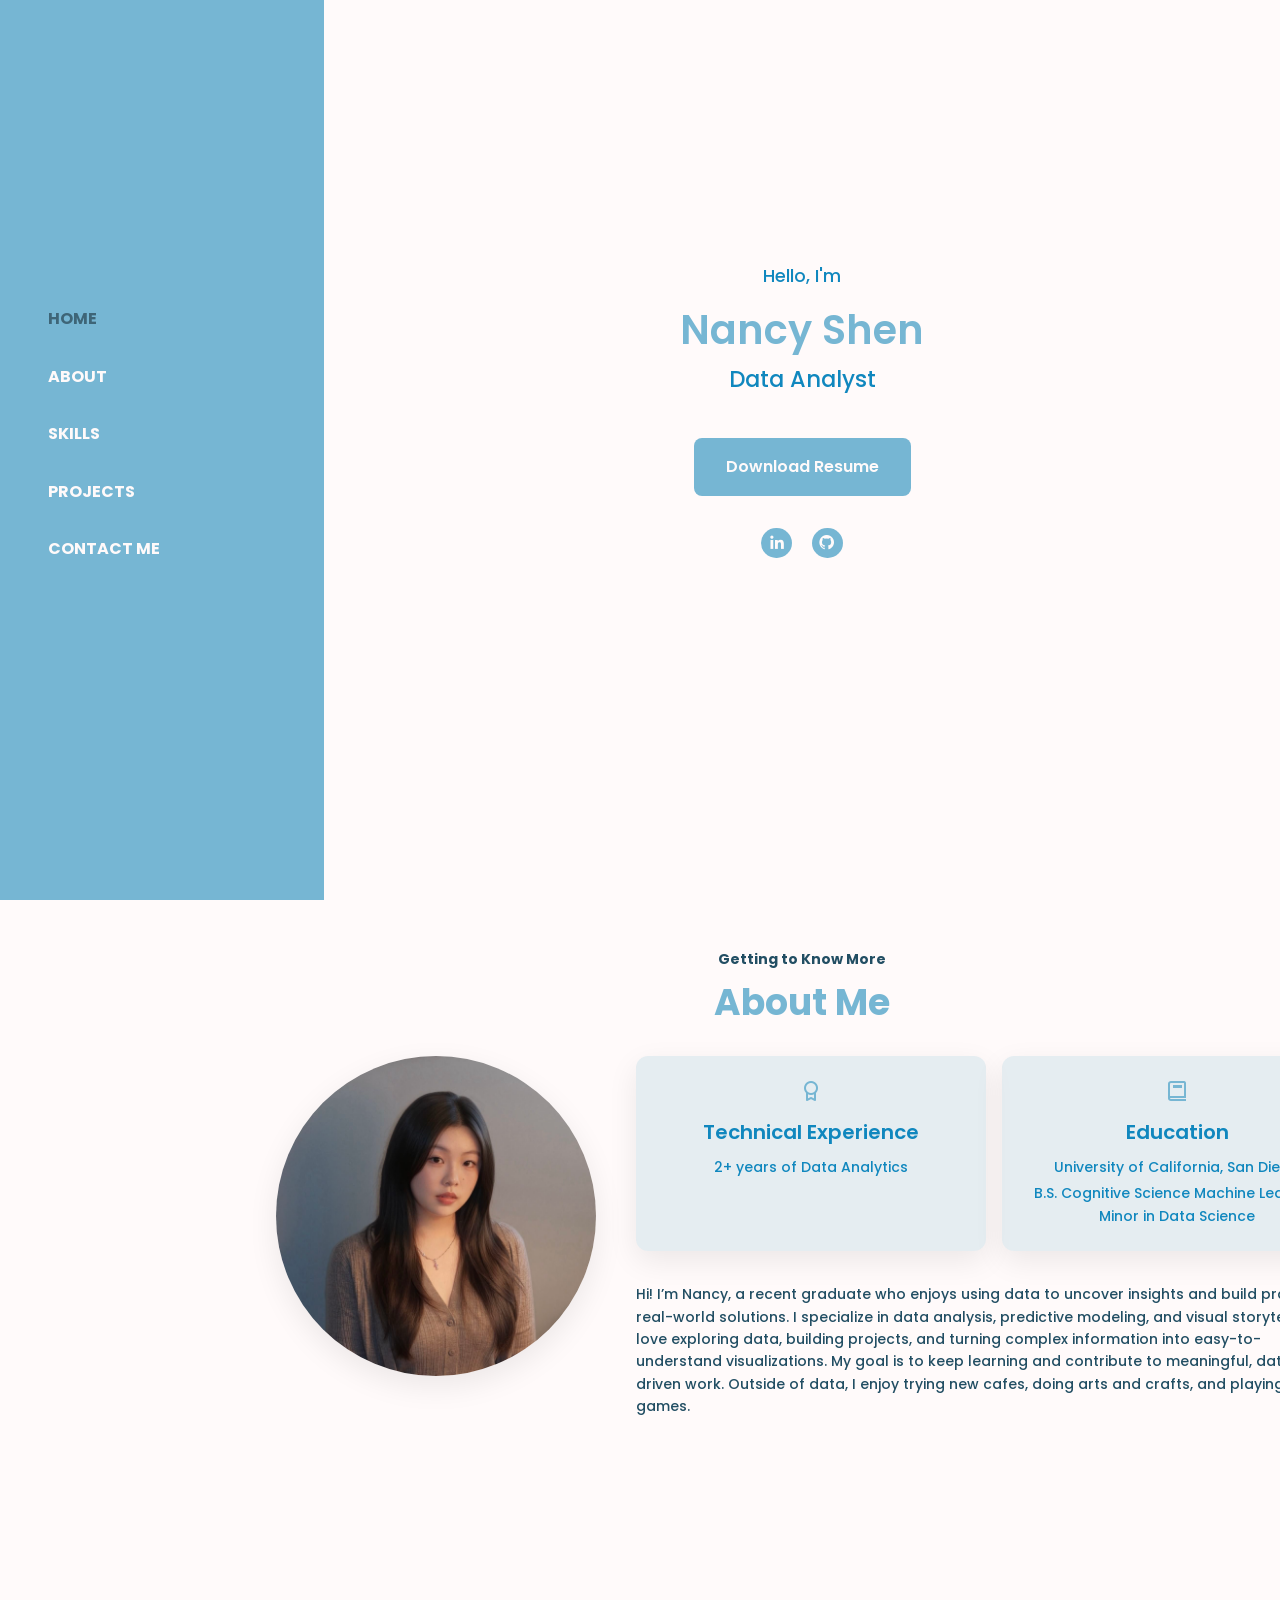
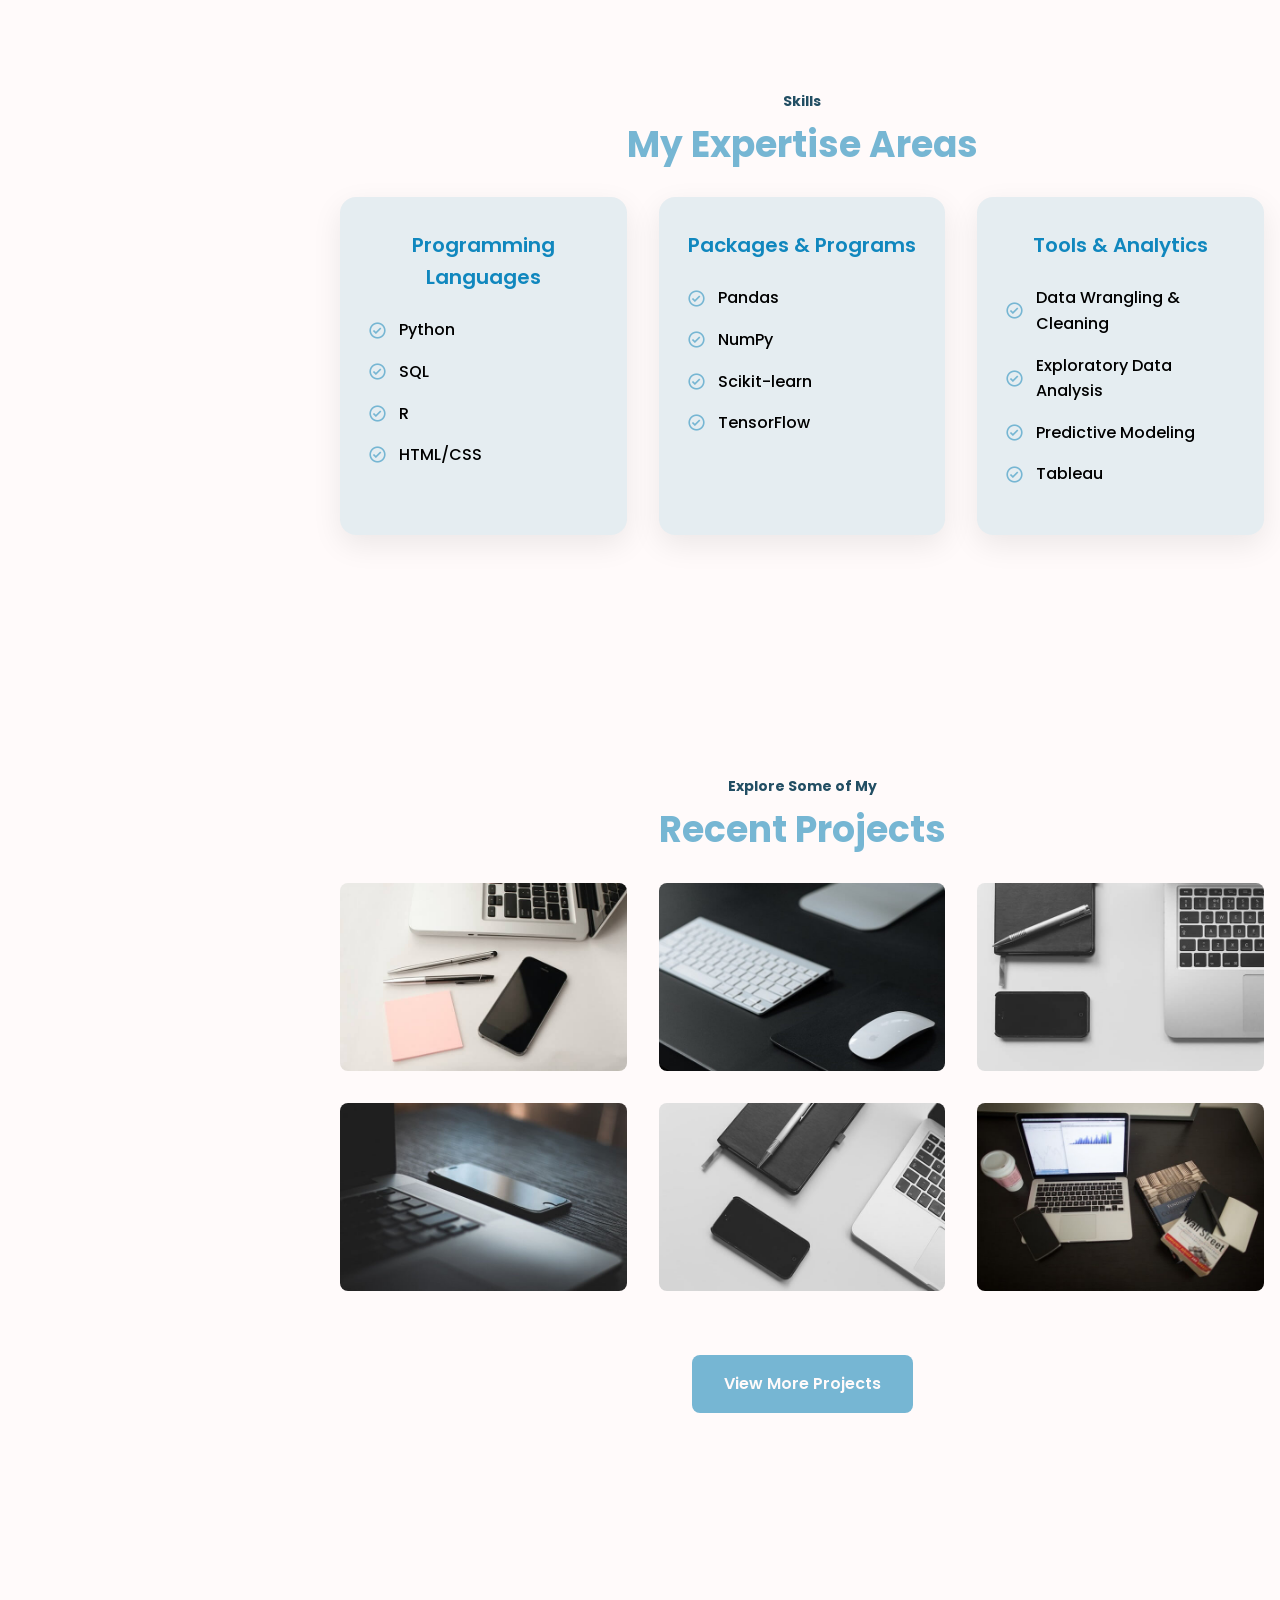
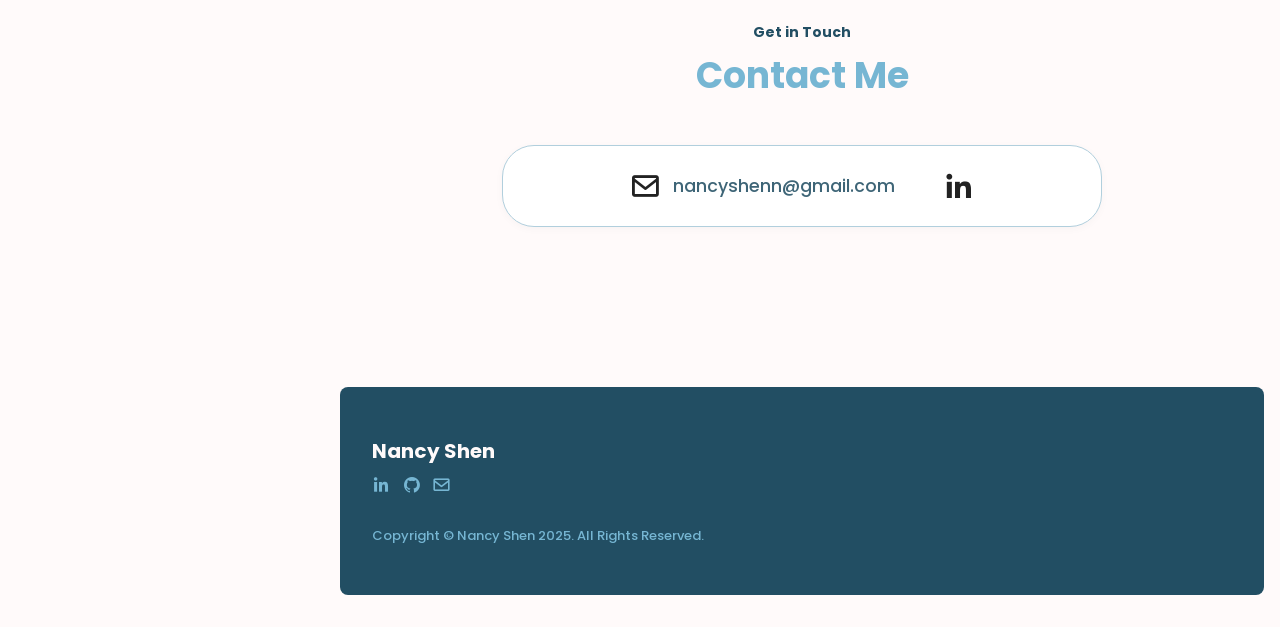
==== commit e6445904: "edited spacing margins" ====
--- a/index.html
+++ b/index.html
@@ -32,7 +32,6 @@
                         <li class="nav__item"><a href="#home" class="nav__link active">Home</a></li>
                         <li class="nav__item"><a href="#about" class="nav__link">About</a></li>
                         <li class="nav__item"><a href="#skills" class="nav__link">Skills</a></li>
-                        <li class="nav__item"><a href="#education" class="nav__link">Education</a></li>
                         <li class="nav__item"><a href="#projects" class="nav__link">Projects</a></li>
                         <li class="nav__item"><a href="#contact" class="nav__link">Contact Me</a></li>
                     </ul>
@@ -204,23 +203,16 @@
 
             <!--===== CONTACT =====-->
             <section class="contact section" id="contact">
-                <span class="section-subtitle">Contact Me</span>
-                <h2 class="section-title">Get in Touch</h2>
-
-
-                <div class="contact__container bd-grid">
-                    <form action="" class="contact__form">
-                        <div class="contact__inputs">
-                            <input type="text" placeholder="Name" class= "contact__input">
-                            <input type="mail" placeholder="Email" class="contact__input">
-                        </div>
-
-                        <input type="text" placeholder="Subject" class="contact__input">
-
-                        <textarea name="" id="" cols="0" rows="10" placeholder="Message" class="contact__input"></textarea>
-
-                        <input type="submit" value="Send Message" class="button contact__button">
-                    </form>
+                <span class="section-subtitle">Get in Touch</span>
+                <h2 class="section-title">Contact Me</h2>
+                <div class="contact-box">
+                    <div class="contact-box__item">
+                        <span class="contact-box__icon"><i class="bx bx-envelope"></i></span>
+                        <a href="mailto:nancyshenn@gmail.com" class="contact-box__text contact-box__text-email">nancyshenn@gmail.com</a>
+                    </div>
+                    <div class="contact-box__item">
+                        <a href="https://www.linkedin.com/in/nancyyshen/" target="_blank" rel="noreferrer" class="contact-box__icon contact-box__icon-linkedin"><i class="bx bxl-linkedin"></i></a>
+                    </div>
                 </div>
             </section>
         </main>
--- a/assets/css/styles.css
+++ b/assets/css/styles.css
@@ -302,6 +302,10 @@
   align-items: stretch;
 }
 
+.about.section {
+  margin-bottom: 5rem;
+}
+
 .about__data{
   text-align: center;
 }
@@ -364,6 +368,7 @@
   width: 320px;
   height: 320px;
   margin: 0;
+  margin-left: -4rem;
   justify-self: start;
   overflow: hidden;
   display: block;
@@ -411,6 +416,11 @@
 }
 
 /* ===== SKILLS =====*/
+.skills.section {
+  margin-top: 10rem;
+  margin-bottom: 10rem;
+}
+
 .skills__container{
   row-gap: 2rem;
 }
@@ -461,6 +471,11 @@
 
 
 /* ===== WORKS =====*/
+
+.projects.section {
+  margin-top: 10rem;
+}
+
 .projects__container{
   justify-items: center;
   row-gap: 2rem;
@@ -536,7 +551,59 @@
   cursor: pointer;
 }
 
+/* Hover effect for email address in contact box */
+.contact-box__text-email {
+  color: var(--text-color);
+  text-decoration: none;
+  transition: color 0.2s;
+}
+.contact-box__text-email:hover {
+  color: var(--first-color);
+  text-decoration: underline;
+}
+
 /* ===== FOOTER =====*/
+
+/* ===== CONTACT BOX CUSTOM =====*/
+.contact-box {
+  margin: 2.5rem auto 0 auto;
+  padding: 1.5rem 2rem;
+  border: 1.5px solid #b1cfdd;
+  border-radius: 2rem;
+  display: flex;
+  justify-content: center;
+  align-items: center;
+  gap: 3rem;
+  max-width: 600px;
+  background: #fff;
+  box-shadow: 0 2px 8px rgba(0,0,0,0.03);
+  margin-bottom: 5rem;
+}
+
+.contact-box__item {
+  display: flex;
+  align-items: center;
+  gap: 0.75rem;
+  font-size: 1.1rem;
+}
+
+.contact-box__icon {
+  font-size: 2rem;
+  color: #222;
+  display: flex;
+  align-items: center;
+  justify-content: center;
+}
+
+
+/* LinkedIn icon link hover */
+.contact-box__icon-linkedin {
+  color: #222;
+  transition: color 0.2s;
+}
+.contact-box__icon-linkedin:hover {
+  color: var(--first-color);
+}
 .footer{
   background-color: var(--first-color-darken);
   color: var(--first-color-lighten);
@@ -580,6 +647,7 @@
   display: flex;
   justify-content: center;
   margin: 2rem 0;
+  margin-bottom: 10rem;
 }
 
 /* ===== MEDIA QUERIES=====*/
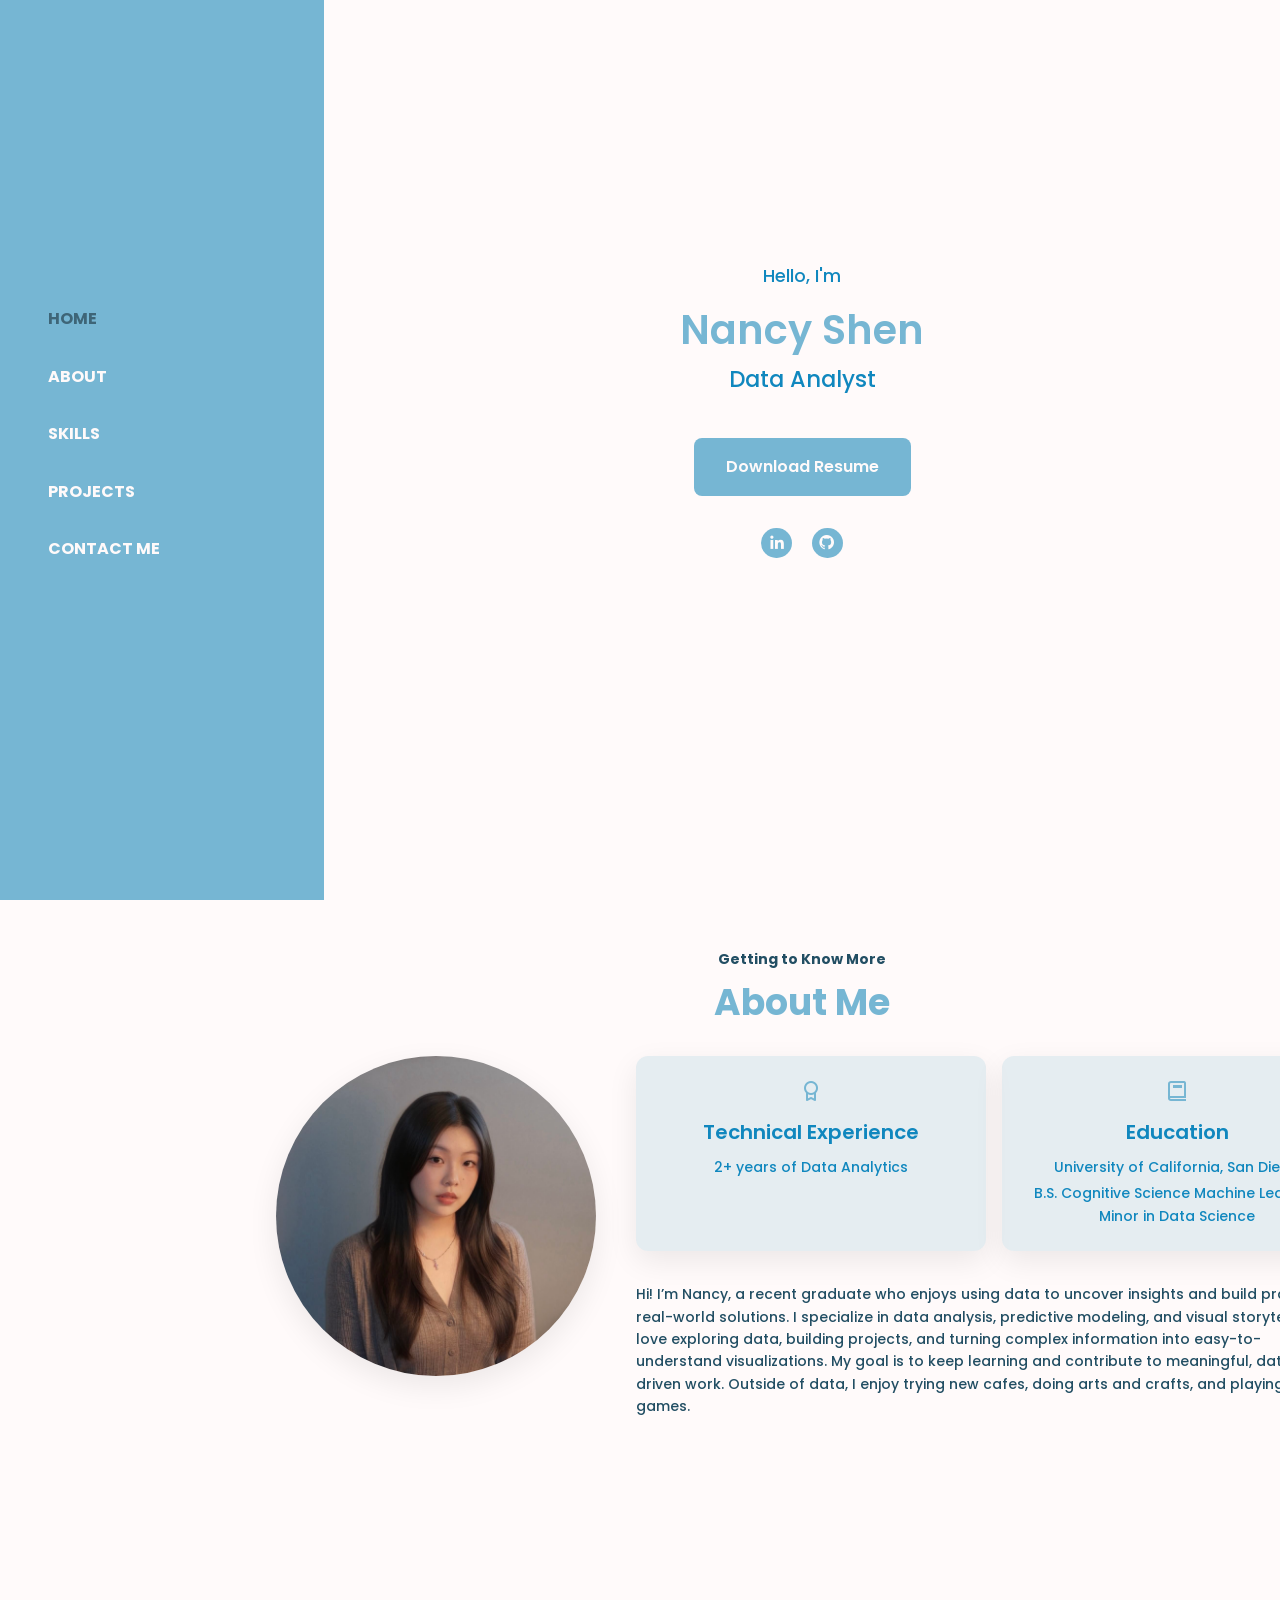
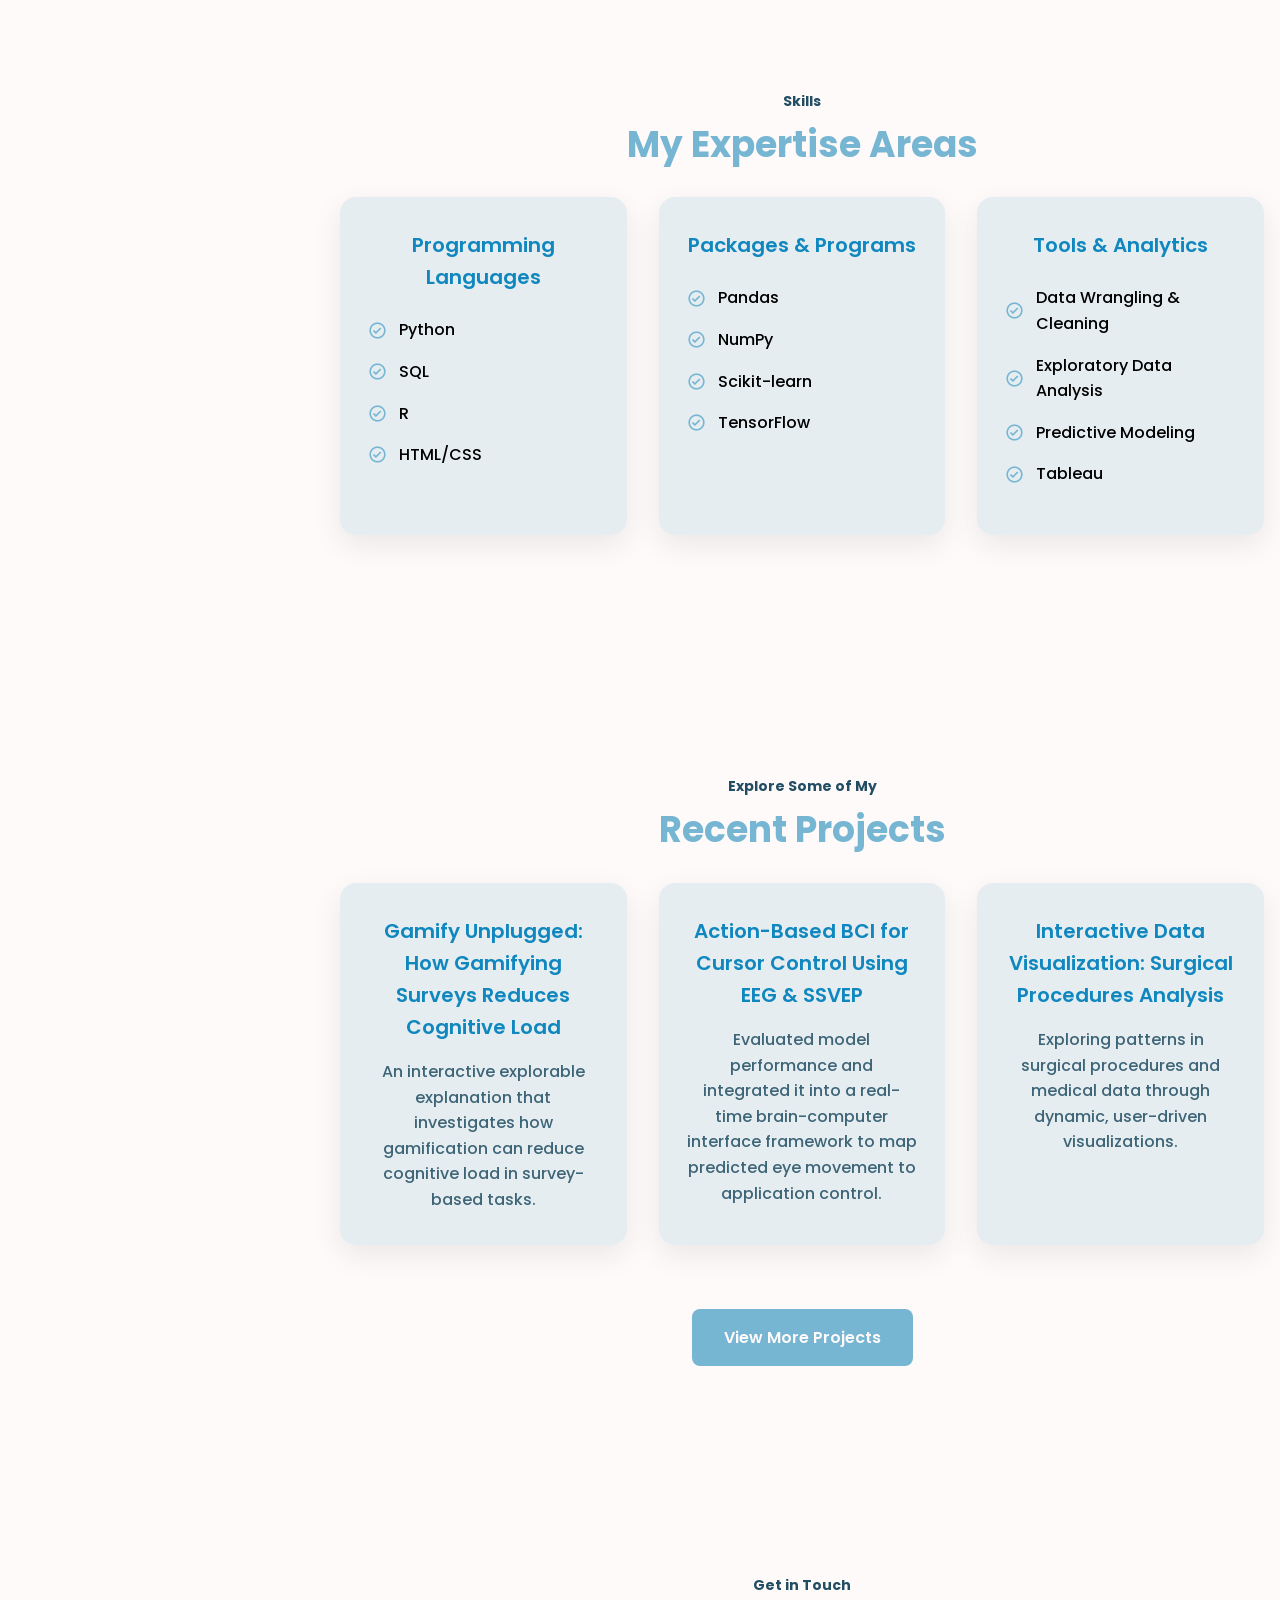
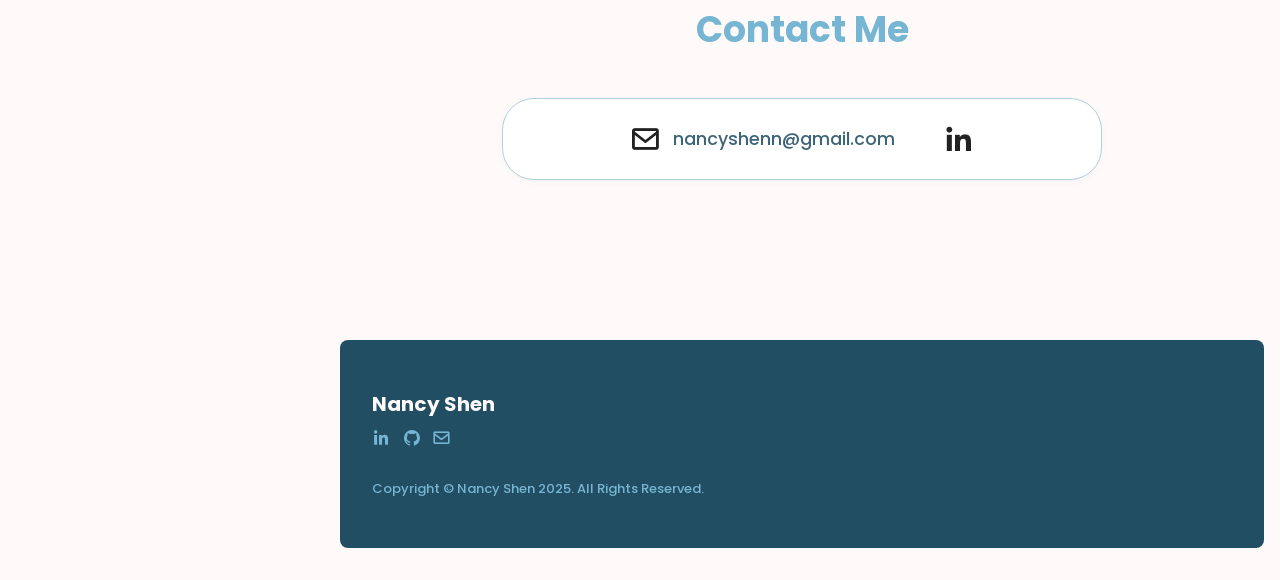
==== commit bd8fa055: "Refactor projects to card-based layout Replace image+overlay project items with semantic card articl" ====
--- a/index.html
+++ b/index.html
@@ -139,59 +139,20 @@
 
                 <div class="projects__container bd-grid">
 
-                    <div class="projects__img">
-                        <img src="assets/img/work1.jpg" alt="">
+                    <article class="projects__card">
+                        <a href="https://github.com/NGLYRY/Final-Proj-Dsc106" target="_blank" rel="noreferrer" class="projects__card-title">Gamify Unplugged: How Gamifying Surveys Reduces Cognitive Load</a>
+                        <p class="projects__card-description">An interactive explorable explanation that investigates how gamification can reduce cognitive load in survey-based tasks.</p>
+                    </article>
 
-                        <div class="projects__data">
-                            <a href="#" class="projects__link"><i class="bx bx-link-alt"></i></a>
-                            <span class="projects_title">project 1</span>
-                        </div>
-                    </div>
+                    <article class="projects__card">
+                        <a href="https://sites.google.com/ucsd.edu/cogs189/home" target="_blank" rel="noreferrer" class="projects__card-title">Action-Based BCI for Cursor Control Using EEG &amp; SSVEP</a>
+                        <p class="projects__card-description">Evaluated model performance and integrated it into a real-time brain-computer interface framework to map predicted eye movement to application control.</p>
+                    </article>
 
-                    <div class="projects__img">
-                        <img src="assets/img/work2.jpg" alt="">
-
-                        <div class="projects__data">
-                            <a href="#" class="projects__link"><i class="bx bx-link-alt"></i></a>
-                            <span class="projects_title">project 2</span>
-                        </div>
-                    </div>
-
-                    <div class="projects__img">
-                        <img src="assets/img/work3.jpg" alt="">
-
-                        <div class="projects__data">
-                            <a href="#" class="projects__link"><i class="bx bx-link-alt"></i></a>
-                            <span class="projects_title">project 3</span>
-                        </div>
-                    </div>
-
-                    <div class="projects__img">
-                        <img src="assets/img/work4.jpg" alt="">
-
-                        <div class="projects__data">
-                            <a href="#" class="projects__link"><i class="bx bx-link-alt"></i></a>
-                            <span class="projects_title">project 4</span>
-                        </div>
-                    </div>
-
-                    <div class="projects__img">
-                        <img src="assets/img/work5.jpg" alt="">
-
-                        <div class="projects__data">
-                            <a href="#" class="projects__link"><i class="bx bx-link-alt"></i></a>
-                            <span class="projects_title">project 5</span>
-                        </div>
-                    </div>
-
-                    <div class="projects__img">
-                        <img src="assets/img/work6.jpg" alt="">
-
-                        <div class="projects__data">
-                            <a href="#" class="projects__link"><i class="bx bx-link-alt"></i></a>
-                            <span class="projects_title">project 6</span>
-                        </div>
-                    </div>
+                    <article class="projects__card">
+                        <a href="https://github.com/NGLYRY/dsc106-proj3" target="_blank" rel="noreferrer" class="projects__card-title">Interactive Data Visualization: Surgical Procedures Analysis</a>
+                        <p class="projects__card-description">Exploring patterns in surgical procedures and medical data through dynamic, user-driven visualizations.</p>
+                    </article>
 
                 </div>
             </section>
--- a/assets/css/styles.css
+++ b/assets/css/styles.css
@@ -479,45 +479,52 @@
 .projects__container{
   justify-items: center;
   row-gap: 2rem;
-}
-
-.projects__img{
-  position: relative;
-  overflow: hidden;
-  border-radius: .5rem;
-}
-
-.projects__data{
-  position: absolute;
-  bottom: -100%;
-  width: 100%;
-  height: 100%;
+  grid-template-columns: repeat(3, 1fr);
+  max-width: 1400px;
+  margin-left: auto;
+  margin-right: auto;
+}
+
+.projects__card{
+  background-color: #99c6d442;
+  padding: 2rem 1.75rem;
+  border-radius: 1rem;
+  box-shadow: 0 10px 30px rgba(0,0,0,.08);
   display: flex;
   flex-direction: column;
-  justify-content: center;
-  align-items: center;
-  background: rgba(126, 185, 224, 0.596);
-  border-radius: .5rem;
-  transition: .3s;
-}
-
-.projects__link{
-  display: inline-flex;
-  font-size: 1.5rem;
-  background-color: var(--first-color-lighten);
-  color: var(--first-color);
-  padding: .25rem;
-  border-radius: .35rem;
-  margin-bottom: var(--mb-2);
-}
-
-.projects__title{
-  font-size: var(--h2-font-size);
-  color: var(--first-color-lighten);
-}
-
-.projects__img:hover .projects__data{
-  bottom: 0;
+  gap: 1rem;
+}
+
+.projects__card-title{
+  font-size: var(--h3-font-size);
+  font-weight: var(--font-semi-bold);
+  color: var(--first-color-dark);
+  text-decoration: none;
+  display: block;
+  text-align: center;
+}
+
+.projects__card-title:hover{
+  color: var(--first-color);
+  text-decoration: underline;
+}
+
+.projects__card-description{
+  font-size: var(--normal-font-size);
+  color: var(--text-color);
+  text-align: center;
+  line-height: 1.6;
+  margin: 0;
+}
+
+.projects__card-year{
+  display: block;
+  text-align: center;
+  font-size: var(--smaller-font-size);
+  font-weight: var(--font-semi-bold);
+  color: var(--first-color);
+  margin-top: auto;
+  padding-top: .5rem;
 }
 
 
@@ -660,7 +667,10 @@
     width: var(--nav-width);
   }
   
-  .about__container,
+  .about__container{
+    grid-template-columns: repeat(2,1fr);
+  }
+
   .projects__container{
     grid-template-columns: repeat(2,1fr);
   }
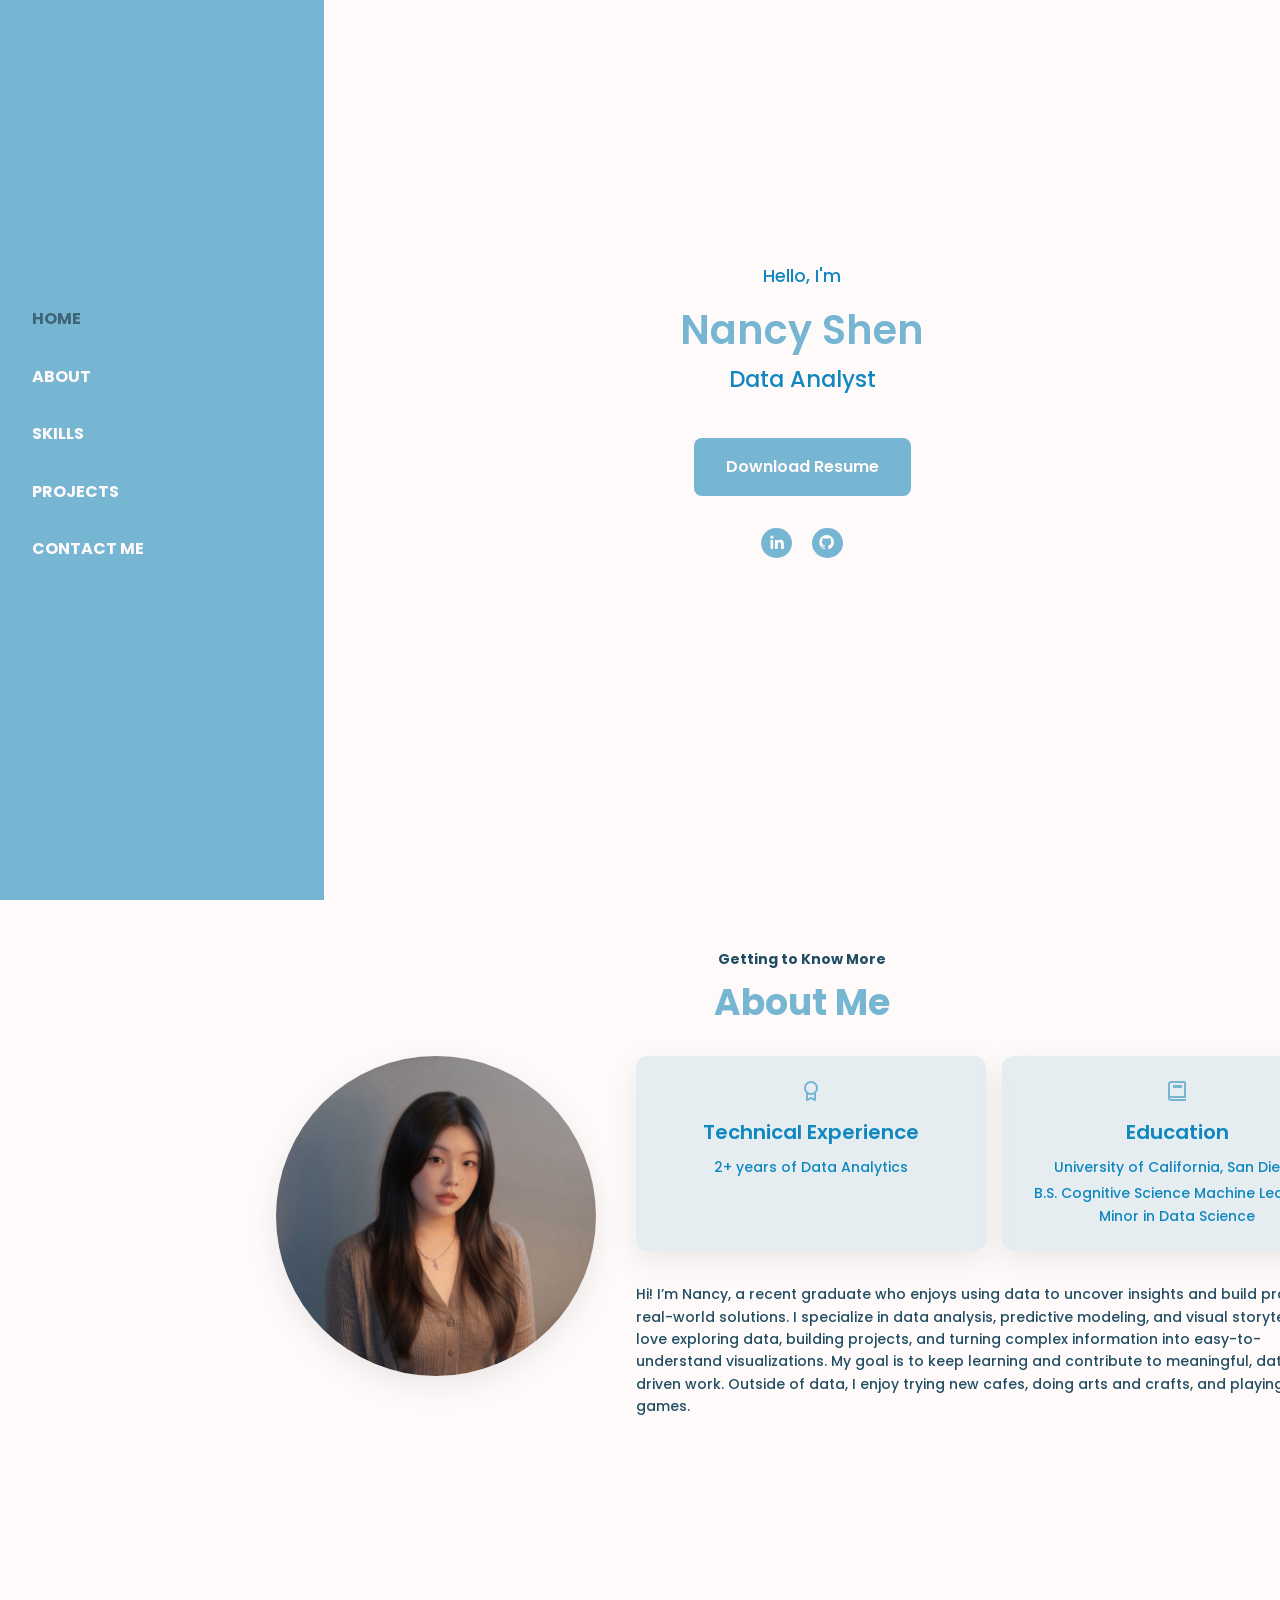
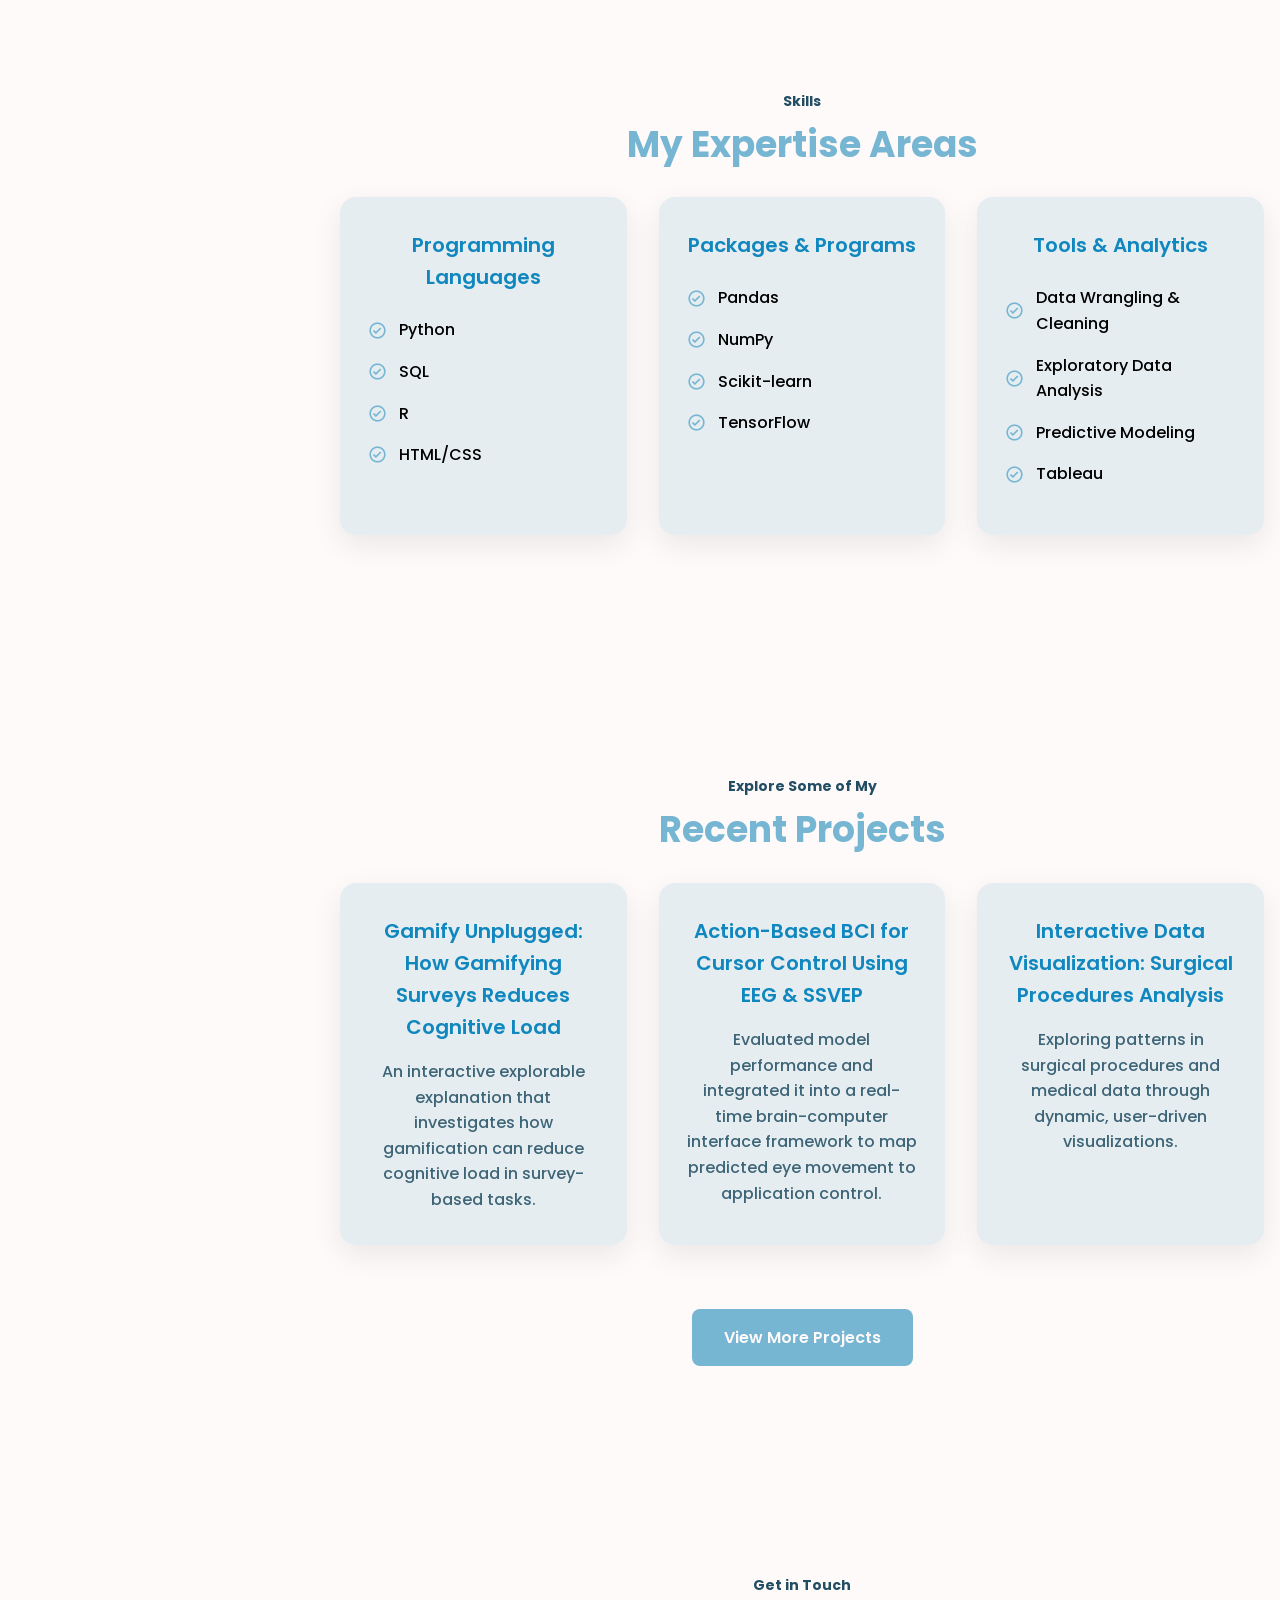
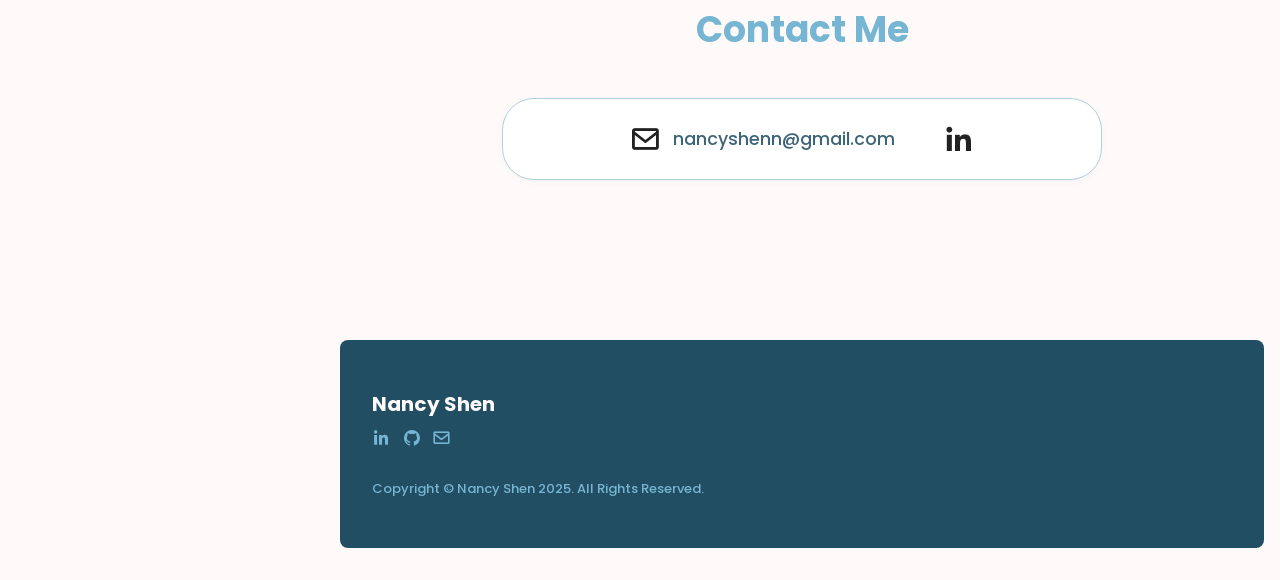
==== commit f77c34bc: "changed css so that window size wont affect website displays" ====
--- a/index.html
+++ b/index.html
@@ -50,7 +50,7 @@
                         <h1 class="home__title">Nancy Shen</h1>
                         <span class="home__profession">Data Analyst</span>
 
-                        <a download="" href = "#" class="button home__button">Download Resume</a>
+                        <a download href="assets/Nancy_Shen_Resume.pdf" class="button home__button">Download Resume</a>
 
                         <div class="home__social">
                             <a href="https://www.linkedin.com/in/nancyyshen/" target="_blank" rel="noreferrer" class="home__social-link"><i class="bx bxl-linkedin"></i></a>
--- a/assets/css/styles.css
+++ b/assets/css/styles.css
@@ -22,7 +22,7 @@
   --body-font: 'Poppins', sans-serif;
   --h1-font-size: 1.5rem;
   --h2-font-size: 1.25rem;
-  --h3-font-size: 1.rem;
+  --h3-font-size: 1rem;
   --normal-font-size: .938rem;
   --small-font-size: .813rem;
   --smaller-font-size: .75rem;
@@ -146,9 +146,9 @@
   position: fixed;
   top: 0;
   left: -100%;
-  width: 90%;
+  width: min(90vw, 360px);
   height: 100vh;
-  padding: 3rem;
+  padding: 3rem 2rem;
   display: flex;
   align-items: center;
   background-color: var(--first-color);
@@ -198,8 +198,11 @@
 
 /*===== HOME =====*/
 .home__container{
-  height: calc(100vh - var(--header-height));
+  min-height: calc(100vh - var(--header-height));
+  min-height: calc(100svh - var(--header-height));
+  height: auto;
   align-items: center;
+  padding: 2rem 0;
 }
 
 .home__data{
@@ -365,11 +368,11 @@
 }
 
 .about__img{
-  width: 320px;
-  height: 320px;
-  margin: 0;
-  margin-left: -4rem;
-  justify-self: start;
+  width: min(72vw, 320px);
+  aspect-ratio: 1 / 1;
+  height: auto;
+  margin: 0 auto;
+  justify-self: center;
   overflow: hidden;
   display: block;
   border-radius: 50%;
@@ -479,7 +482,7 @@
 .projects__container{
   justify-items: center;
   row-gap: 2rem;
-  grid-template-columns: repeat(3, 1fr);
+  grid-template-columns: 1fr;
   max-width: 1400px;
   margin-left: auto;
   margin-right: auto;
@@ -493,6 +496,7 @@
   display: flex;
   flex-direction: column;
   gap: 1rem;
+  width: 100%;
 }
 
 .projects__card-title{
@@ -578,10 +582,11 @@
   border: 1.5px solid #b1cfdd;
   border-radius: 2rem;
   display: flex;
+  flex-wrap: wrap;
   justify-content: center;
   align-items: center;
   gap: 3rem;
-  max-width: 600px;
+  width: min(100%, 600px);
   background: #fff;
   box-shadow: 0 2px 8px rgba(0,0,0,0.03);
   margin-bottom: 5rem;
@@ -659,6 +664,11 @@
 
 /* ===== MEDIA QUERIES=====*/
 @media screen and (min-width: 768px){
+  .home__container{
+    height: calc(100vh - var(--header-height));
+    padding: 0;
+  }
+
   .home__button{
     width: initial;
   }
@@ -696,6 +706,9 @@
   .about__img{
     width: 320px;
     height: 320px;
+    justify-self: start;
+    margin: 0;
+    margin-left: -4rem;
   }
 
   .about__information{
@@ -756,4 +769,43 @@
   .projects__container{
     grid-template-columns: repeat(3,1fr);
   }
+}
+
+@media screen and (max-width: 480px){
+  .section{
+    padding: 3rem 0 1.5rem;
+  }
+
+  .home__title{
+    font-size: 2rem;
+  }
+
+  .home__profession{
+    font-size: 1.2rem;
+  }
+
+  .button{
+    padding: .9rem 1.25rem;
+    width: 100%;
+    text-align: center;
+  }
+
+  .projects__card{
+    padding: 1.5rem 1.1rem;
+  }
+
+  .contact-box{
+    padding: 1.2rem 1rem;
+    gap: 1rem;
+    border-radius: 1.25rem;
+  }
+
+  .contact-box__item{
+    justify-content: center;
+    width: 100%;
+  }
+
+  .contact-box__text-email{
+    overflow-wrap: anywhere;
+  }
 }
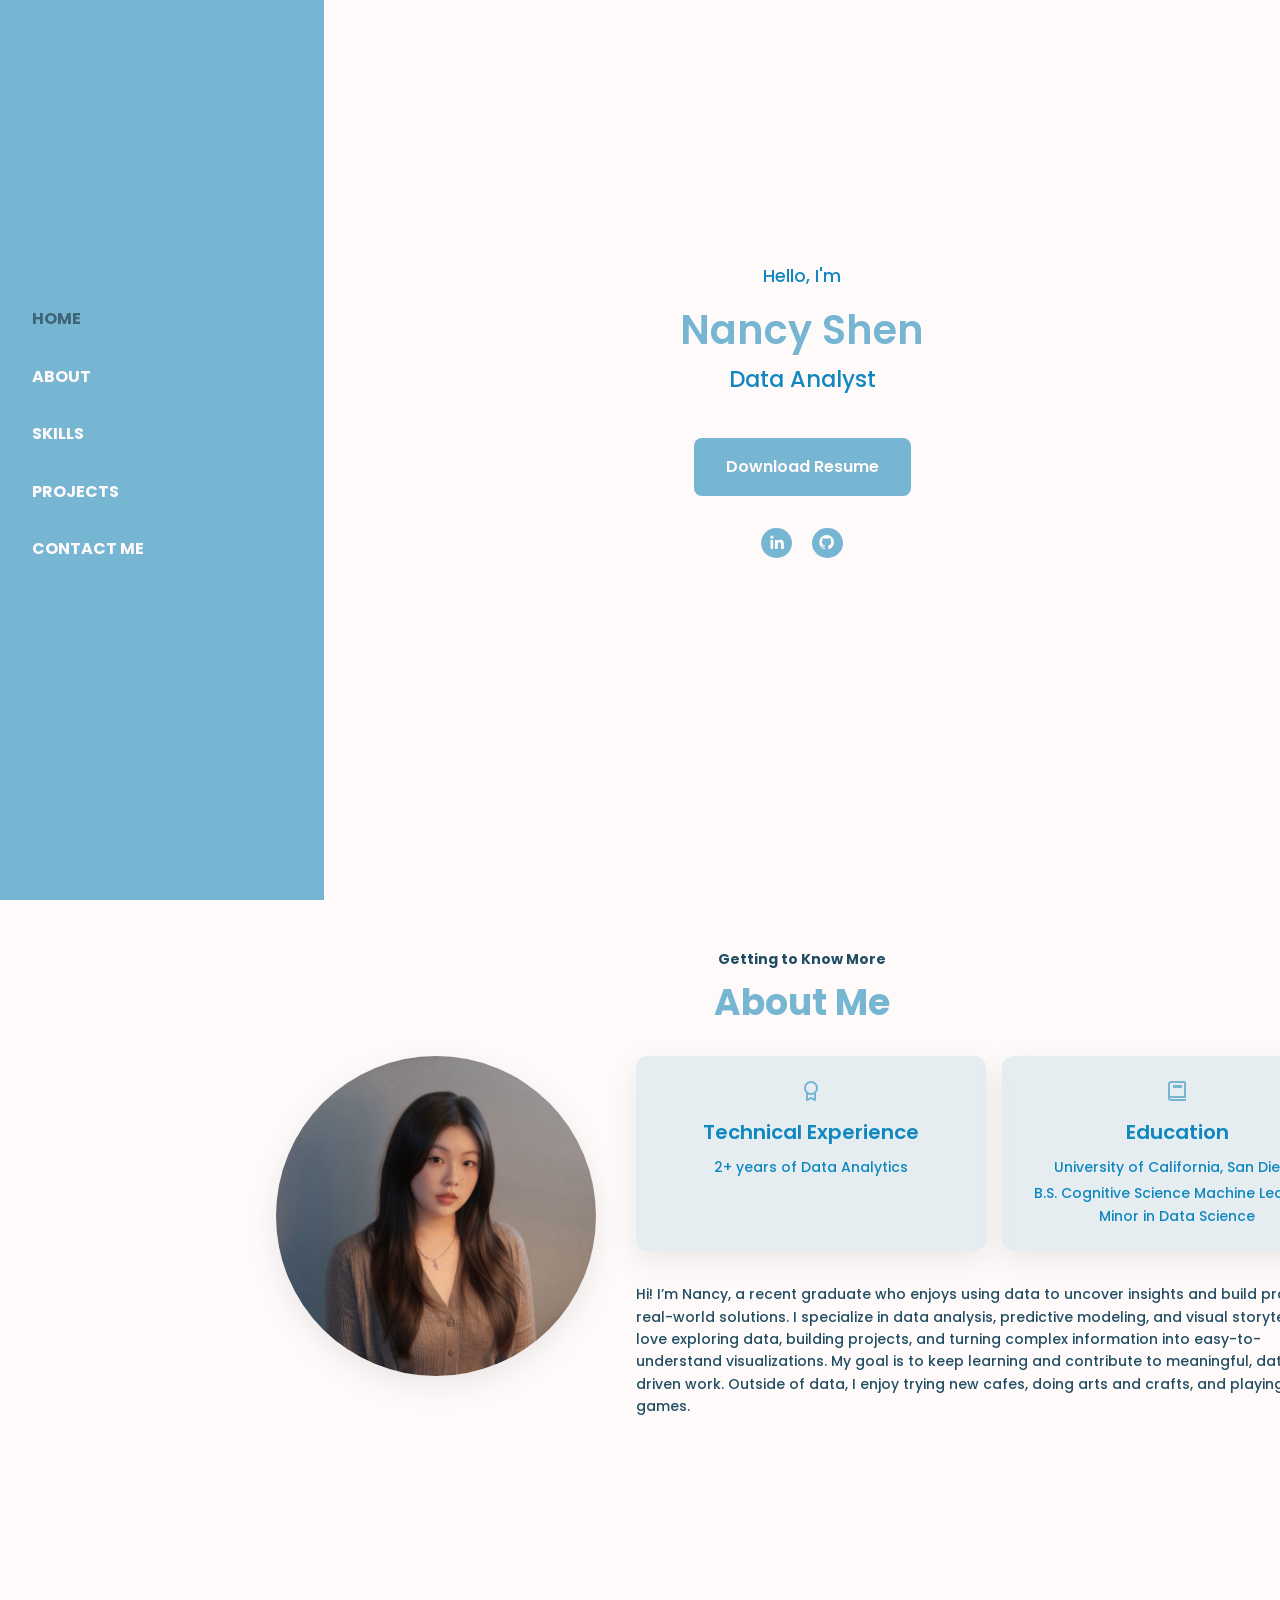
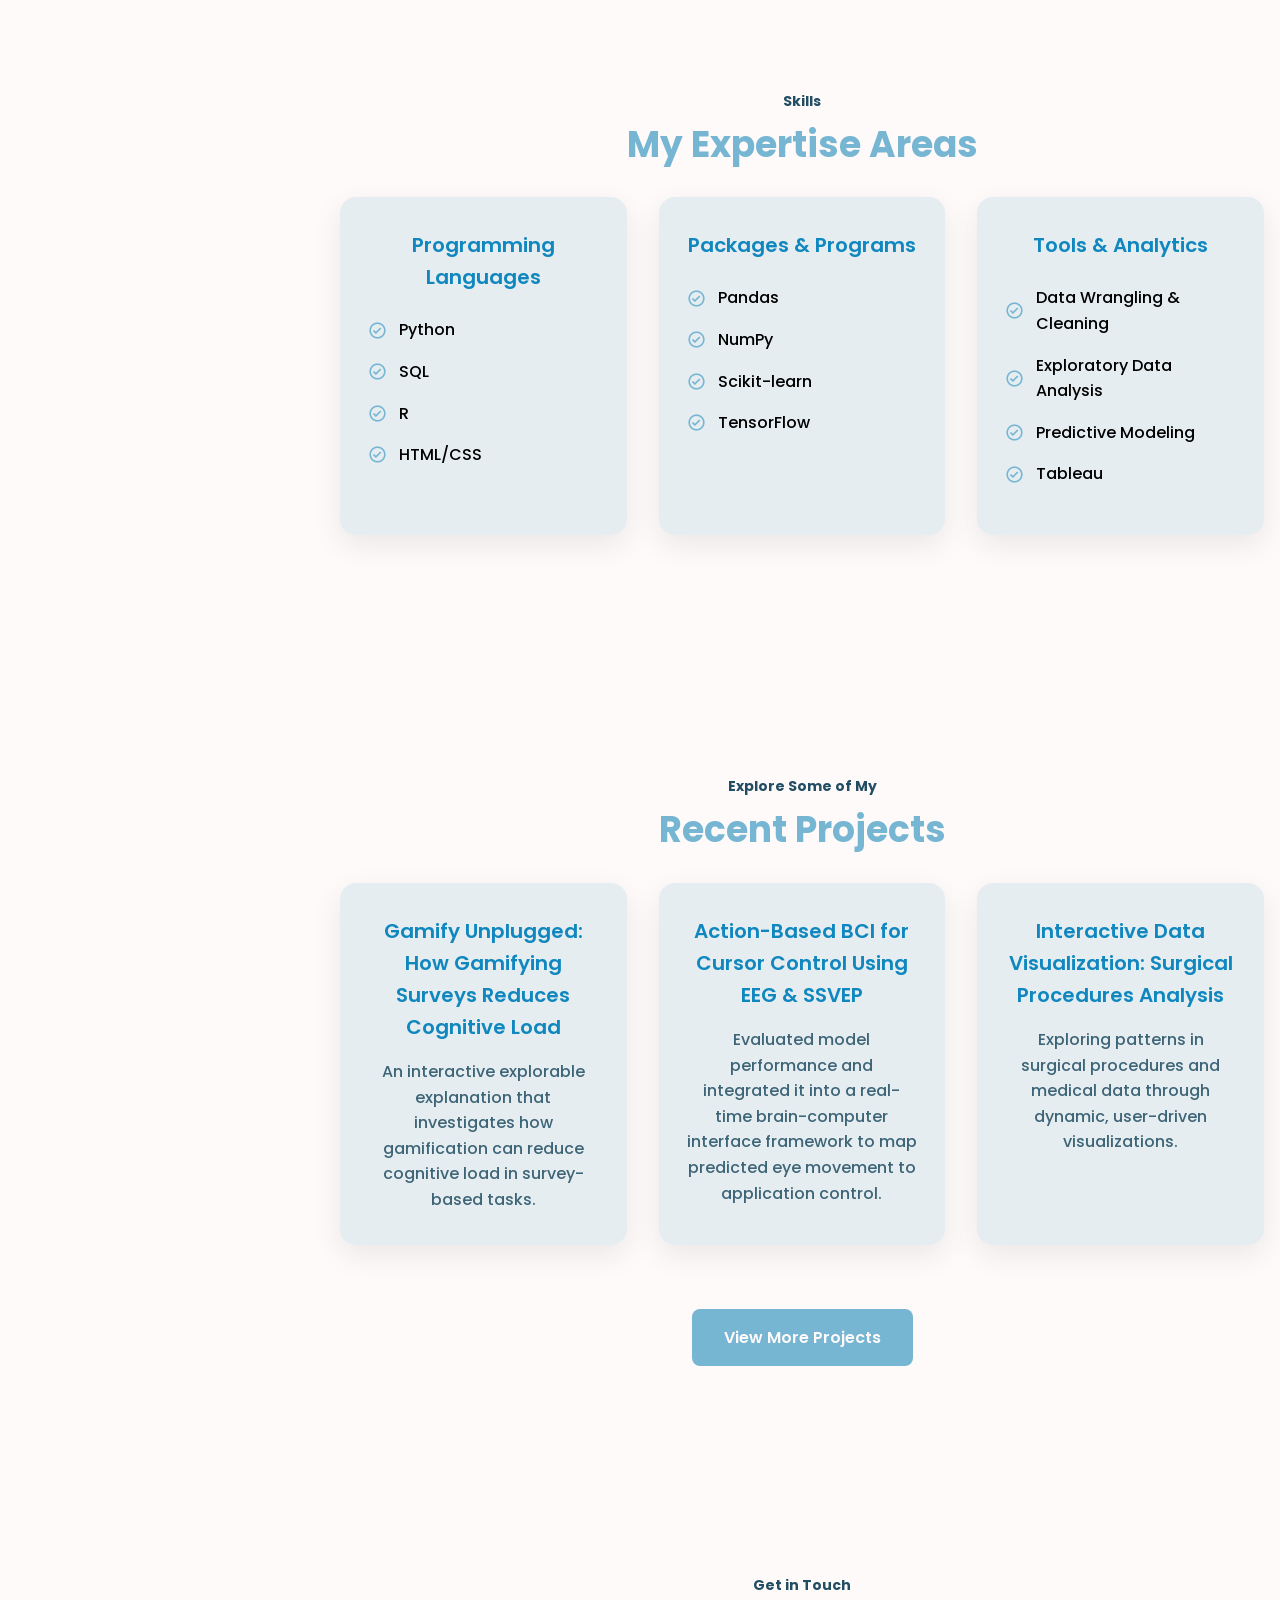
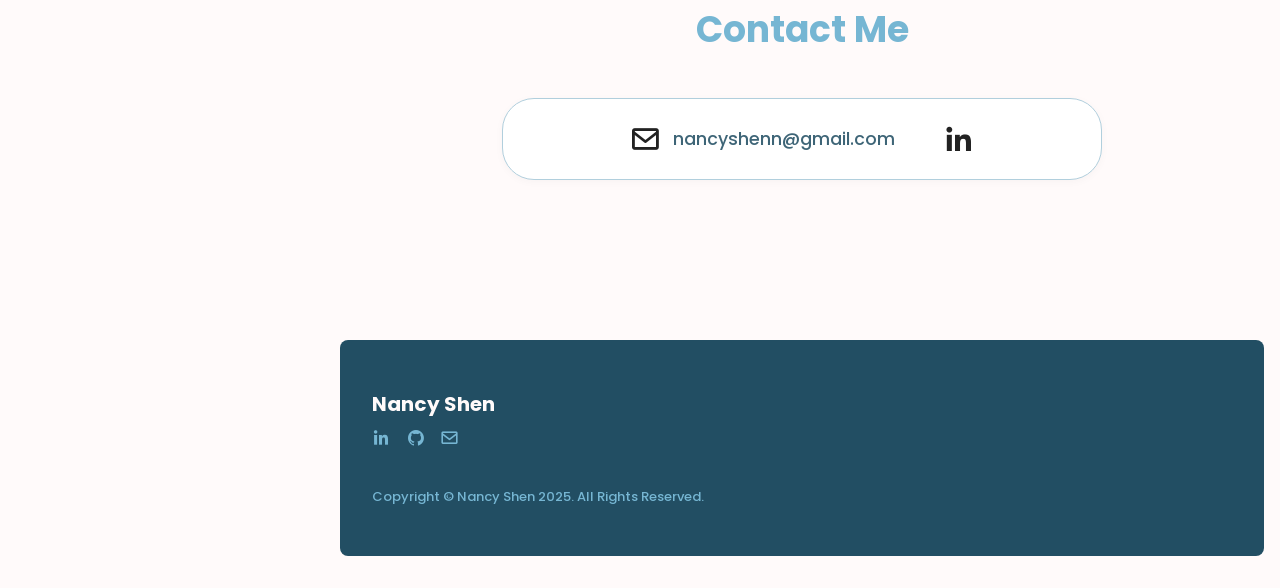
==== commit d528ff99: "Updated resume and footer links/styles" ====
--- a/index.html
+++ b/index.html
@@ -184,10 +184,10 @@
                 <h2 class="footer__title">Nancy Shen</h2>
                 <p class="description"> </p>
 
-                <div class="footer__link">
-                    <a href="#" class="footer__link"><i class="bx bxl-linkedin"></i></a>
-                    <a href="#" class="footer__link"><i class="bx bxl-github"></i></a>
-                    <a href="#" class="footer__link"><i class="bx bx-envelope"></i></a>
+                <div class="footer__social">
+                    <a href="https://www.linkedin.com/in/nancyyshen/" target="_blank" rel="noreferrer" aria-label="LinkedIn" class="footer__link"><i class="bx bxl-linkedin"></i></a>
+                    <a href="https://github.com/nancyshenn" target="_blank" rel="noreferrer" aria-label="GitHub" class="footer__link"><i class="bx bxl-github"></i></a>
+                    <a href="mailto:nancyshenn@gmail.com" aria-label="Email Nancy Shen" class="footer__link"><i class="bx bx-envelope"></i></a>
                 </div>
 
                 <p class="footer__copy">Copyright © Nancy Shen 2025. All Rights Reserved.</p>
--- a/assets/css/styles.css
+++ b/assets/css/styles.css
@@ -632,13 +632,13 @@
 }
 
 .footer__social{
-  margin-bottom: 4rem;
+  margin-bottom: 2rem;
 }
 
 .footer__link{
   display: inline-flex;
   color: var(--first-color);
-  margin-bottom: var(--mb-2);
+  margin-bottom: .5rem;
   font-size: 1.2rem;
   padding-right: .7rem;
   transition: .3s;
